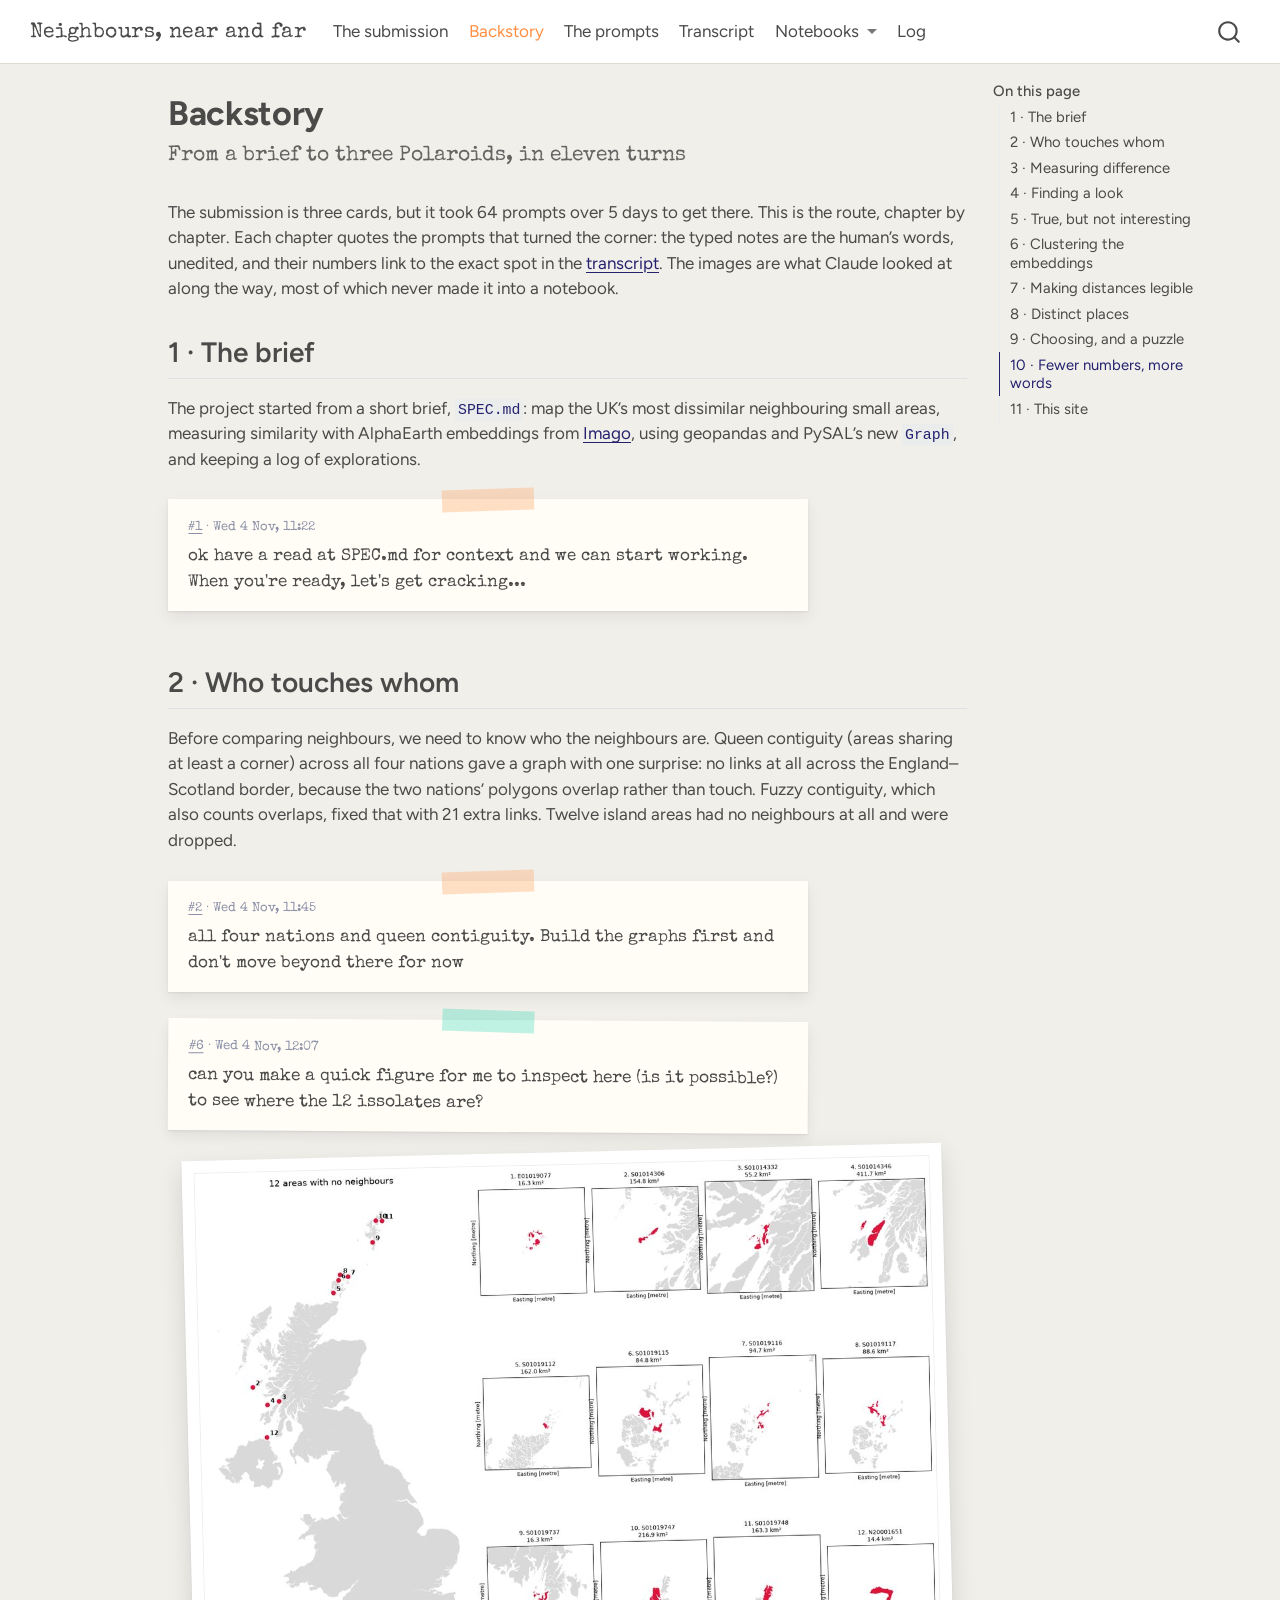
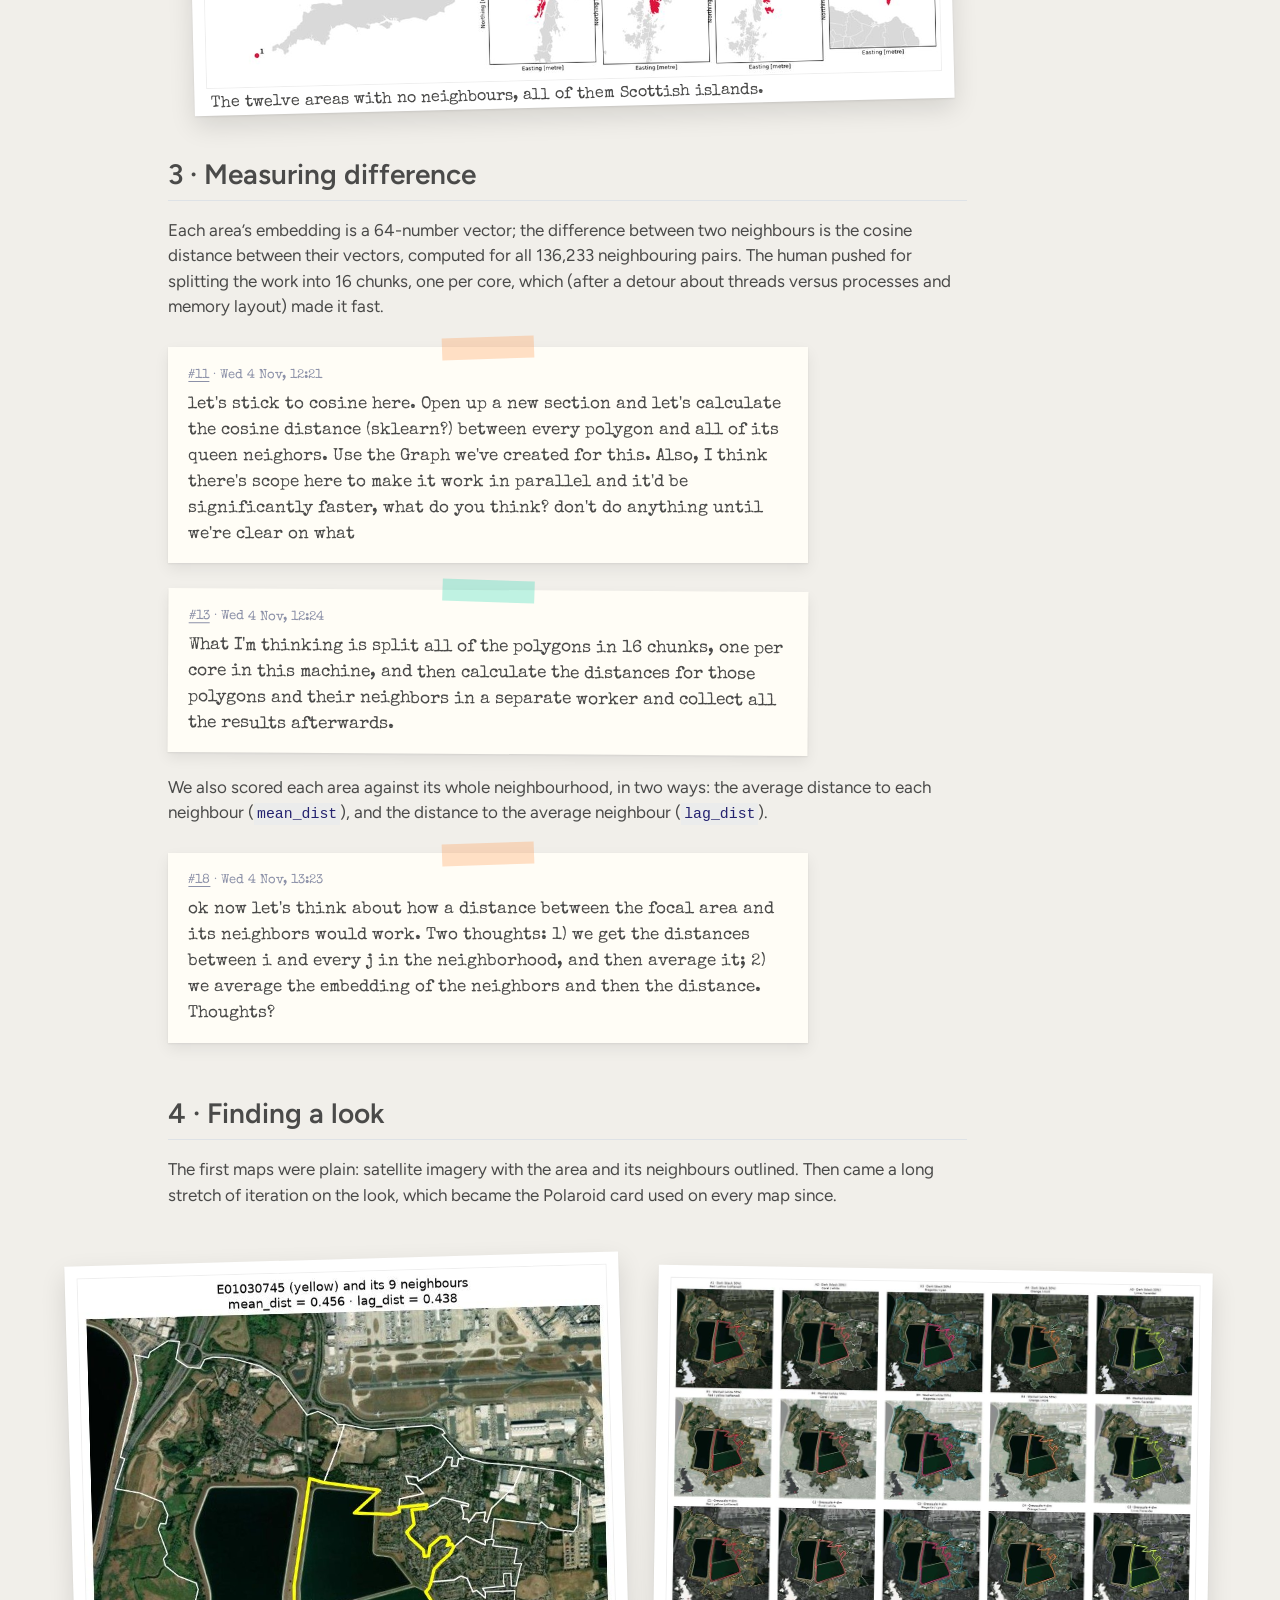
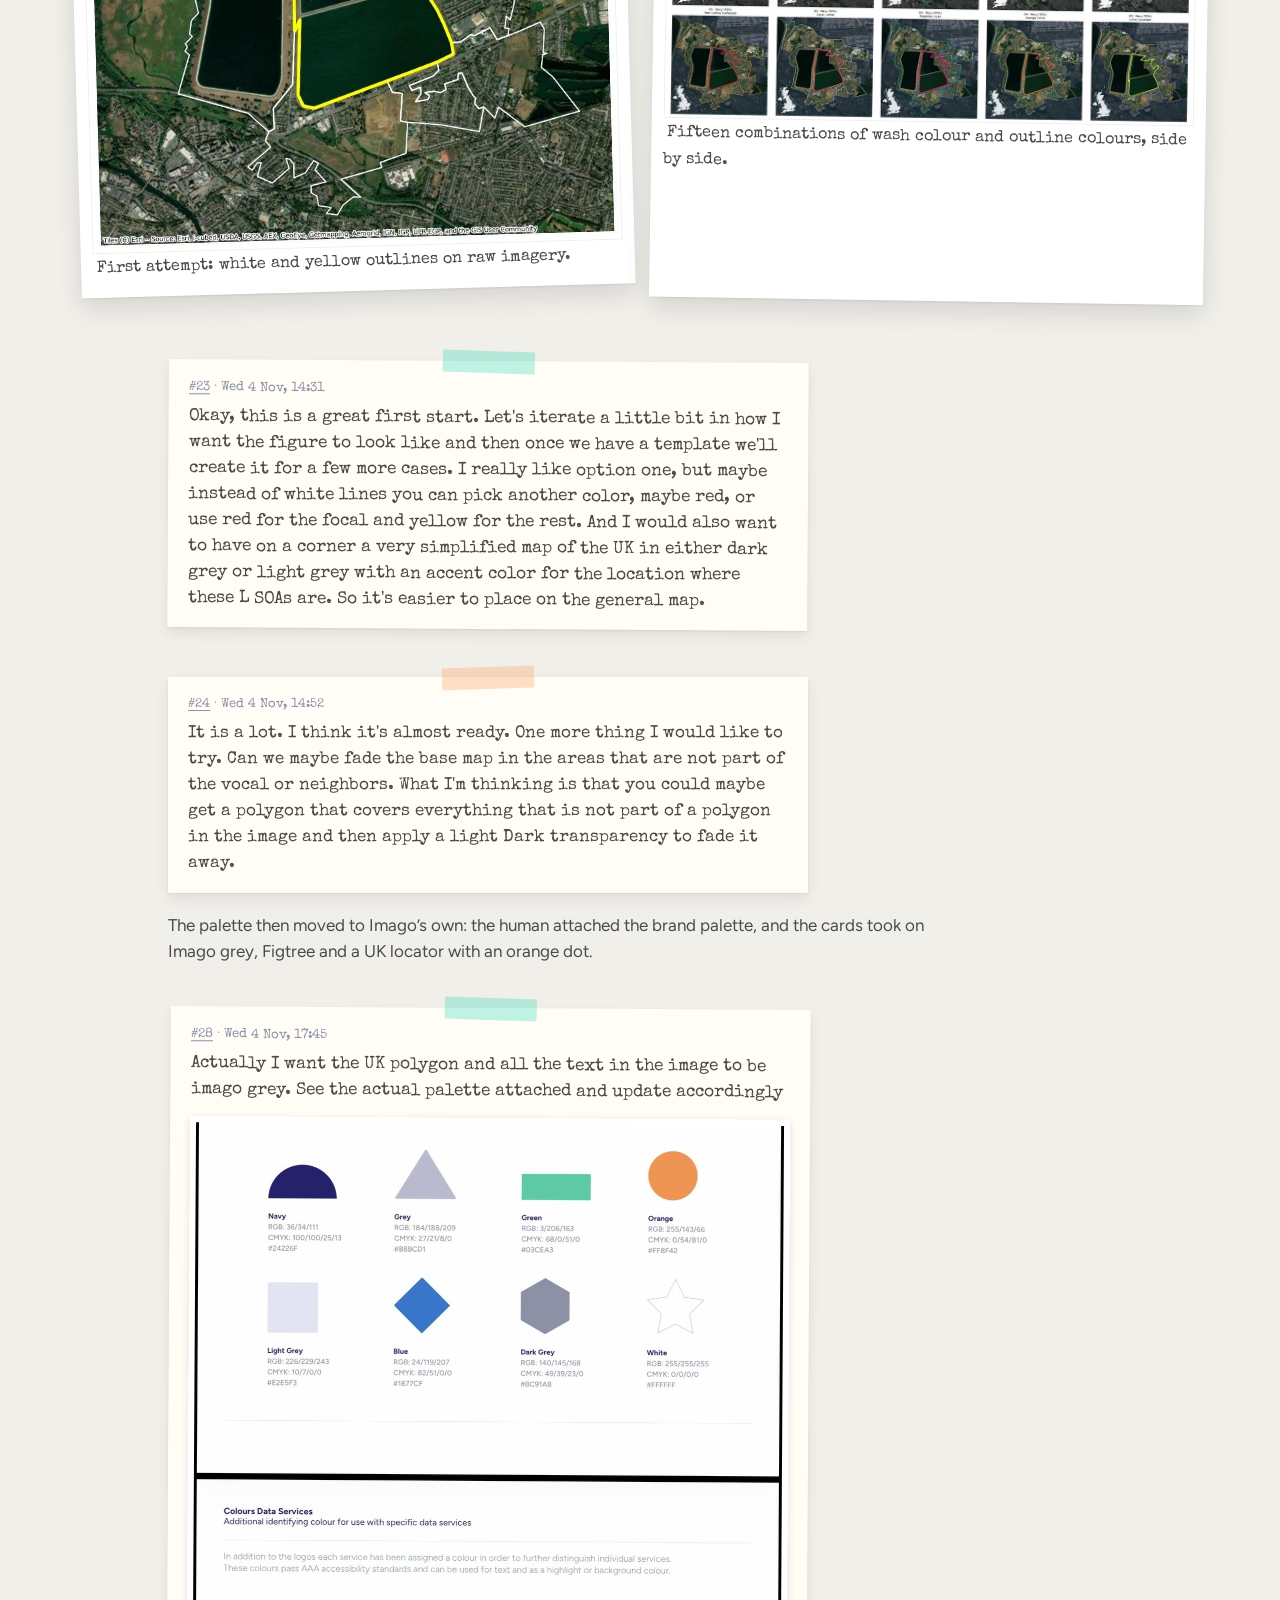
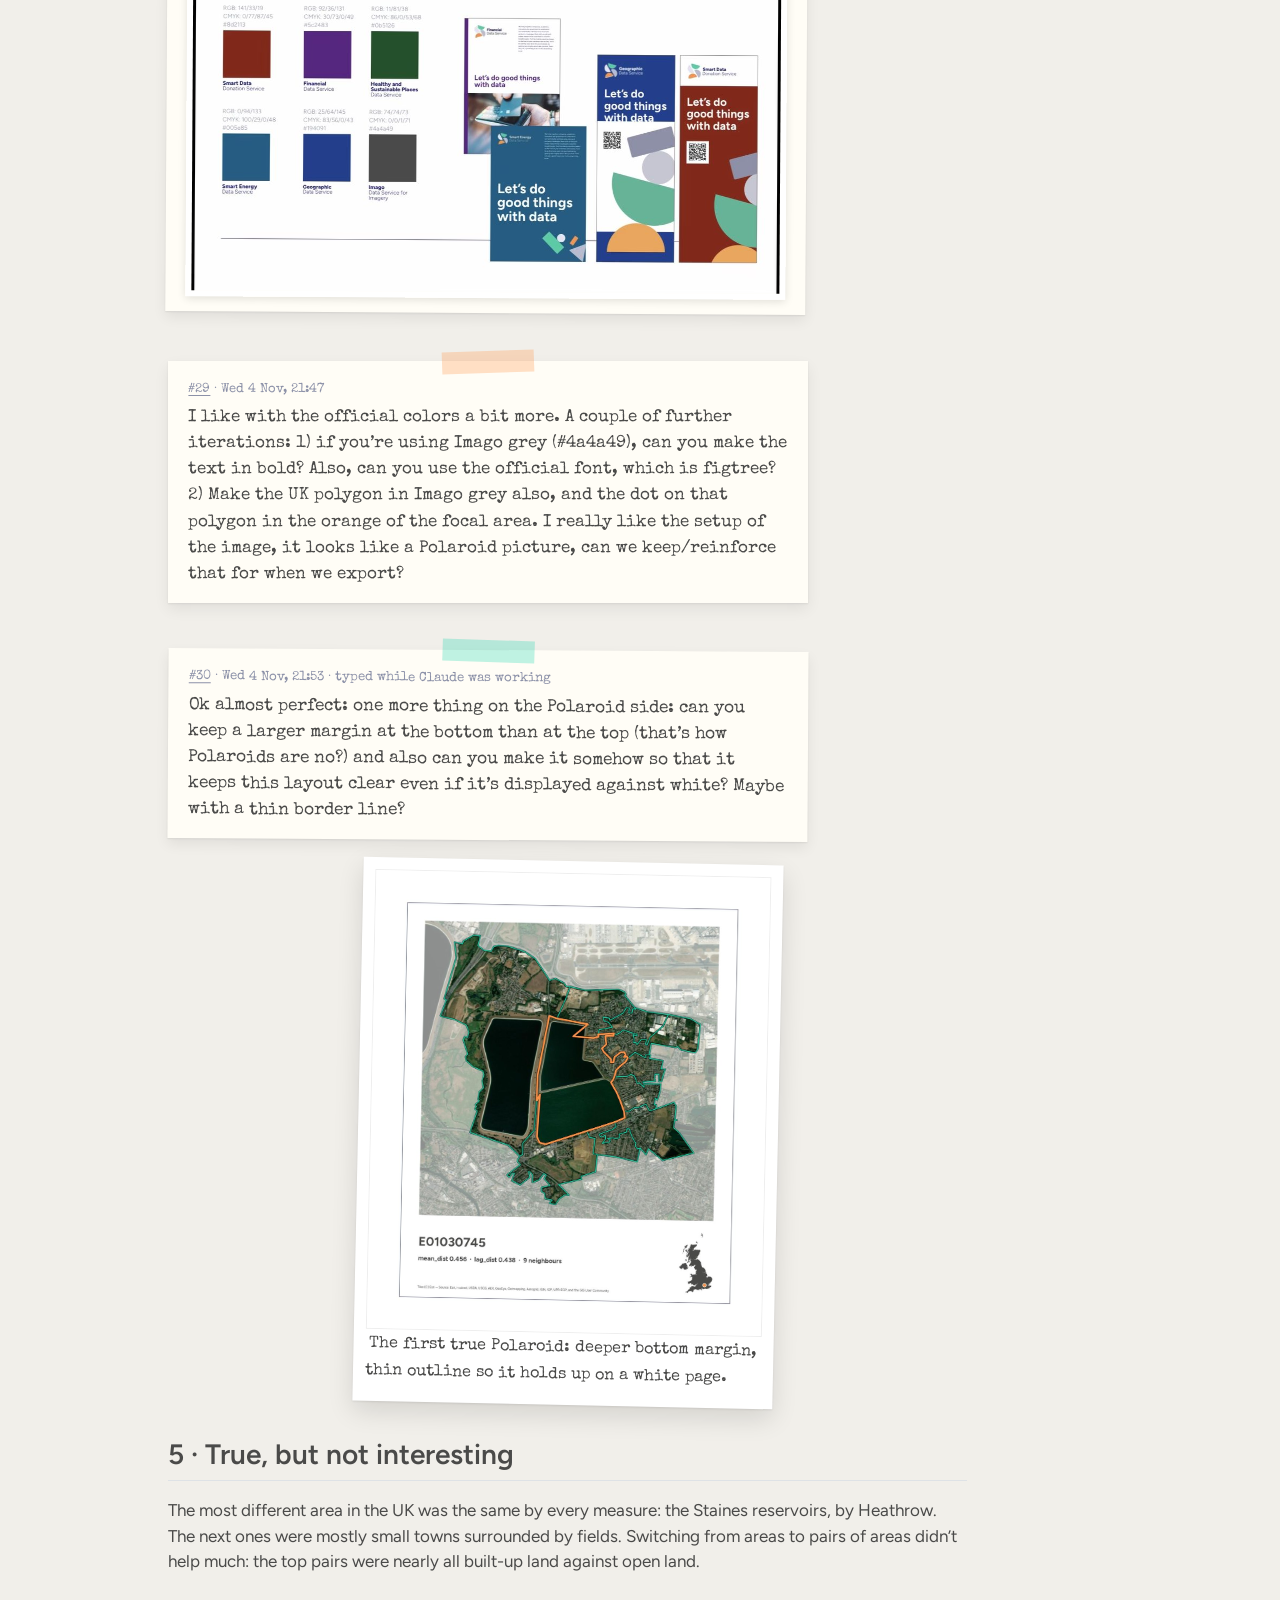
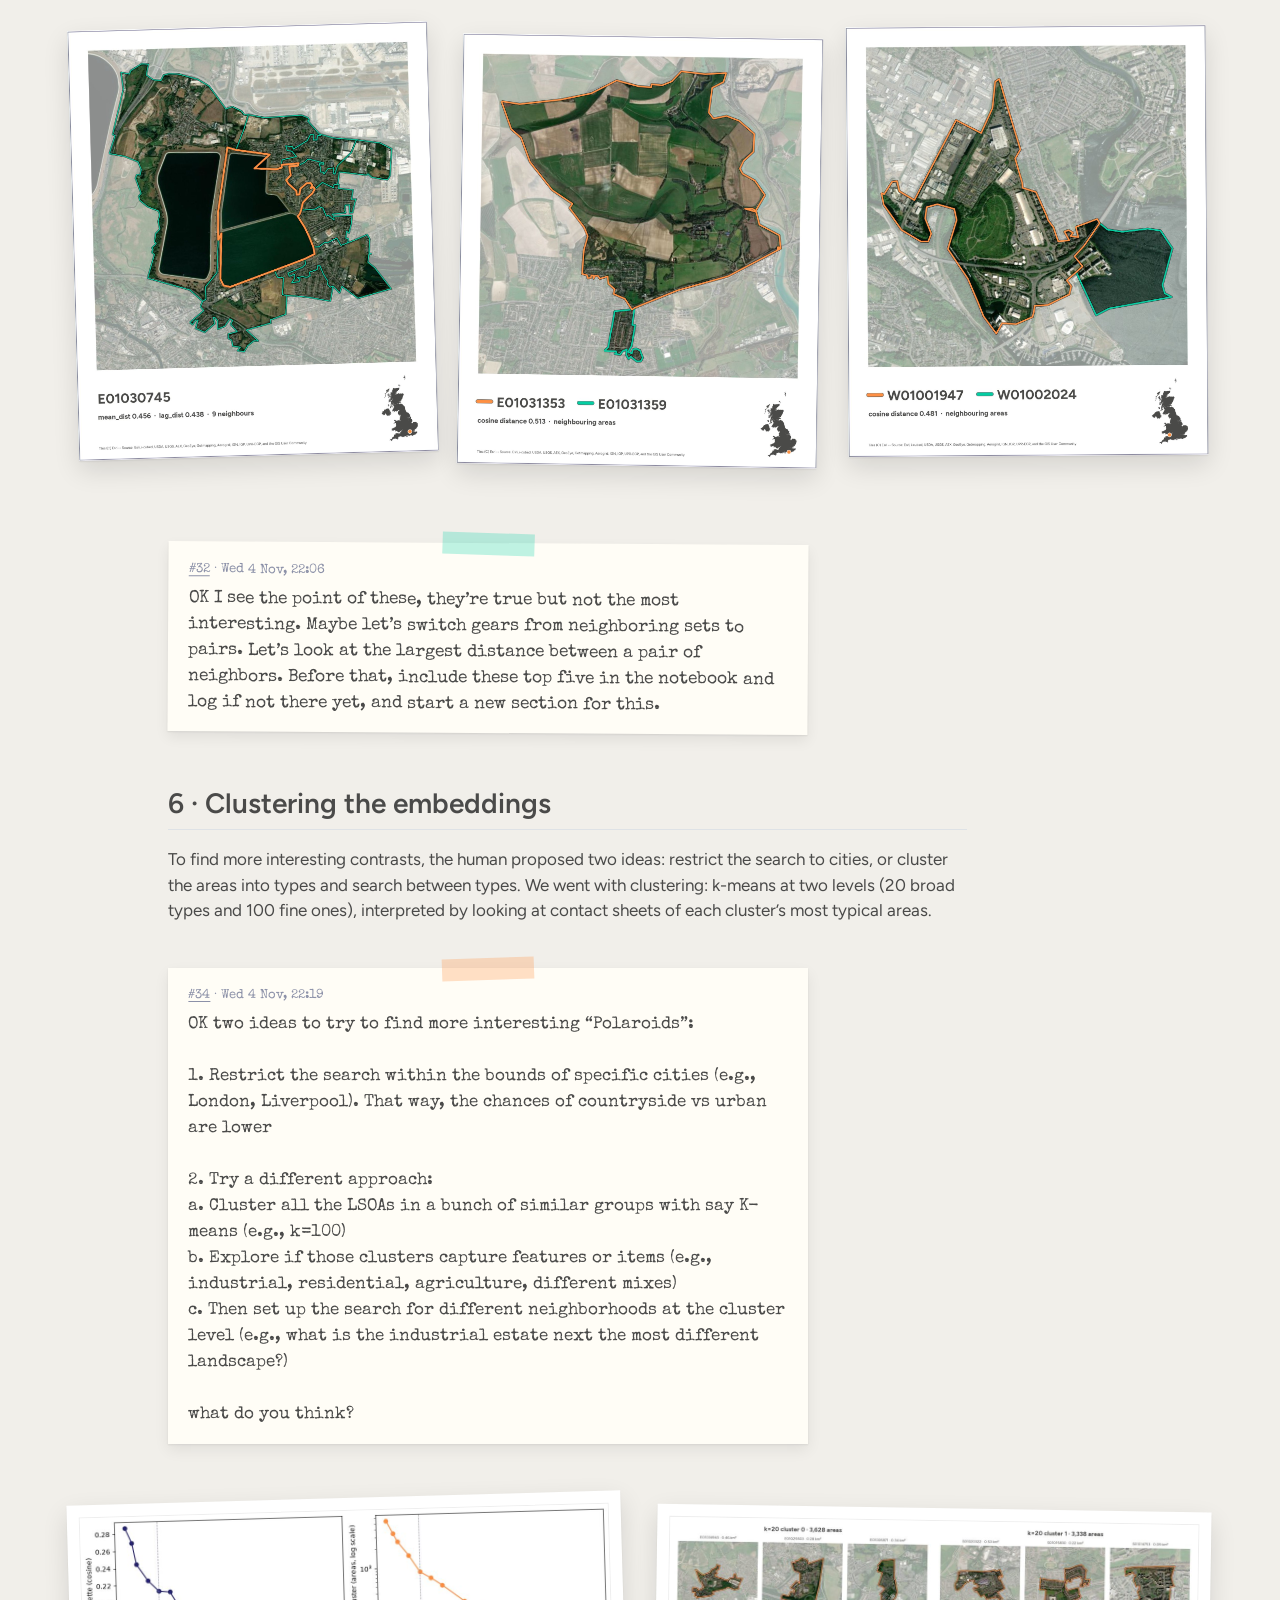
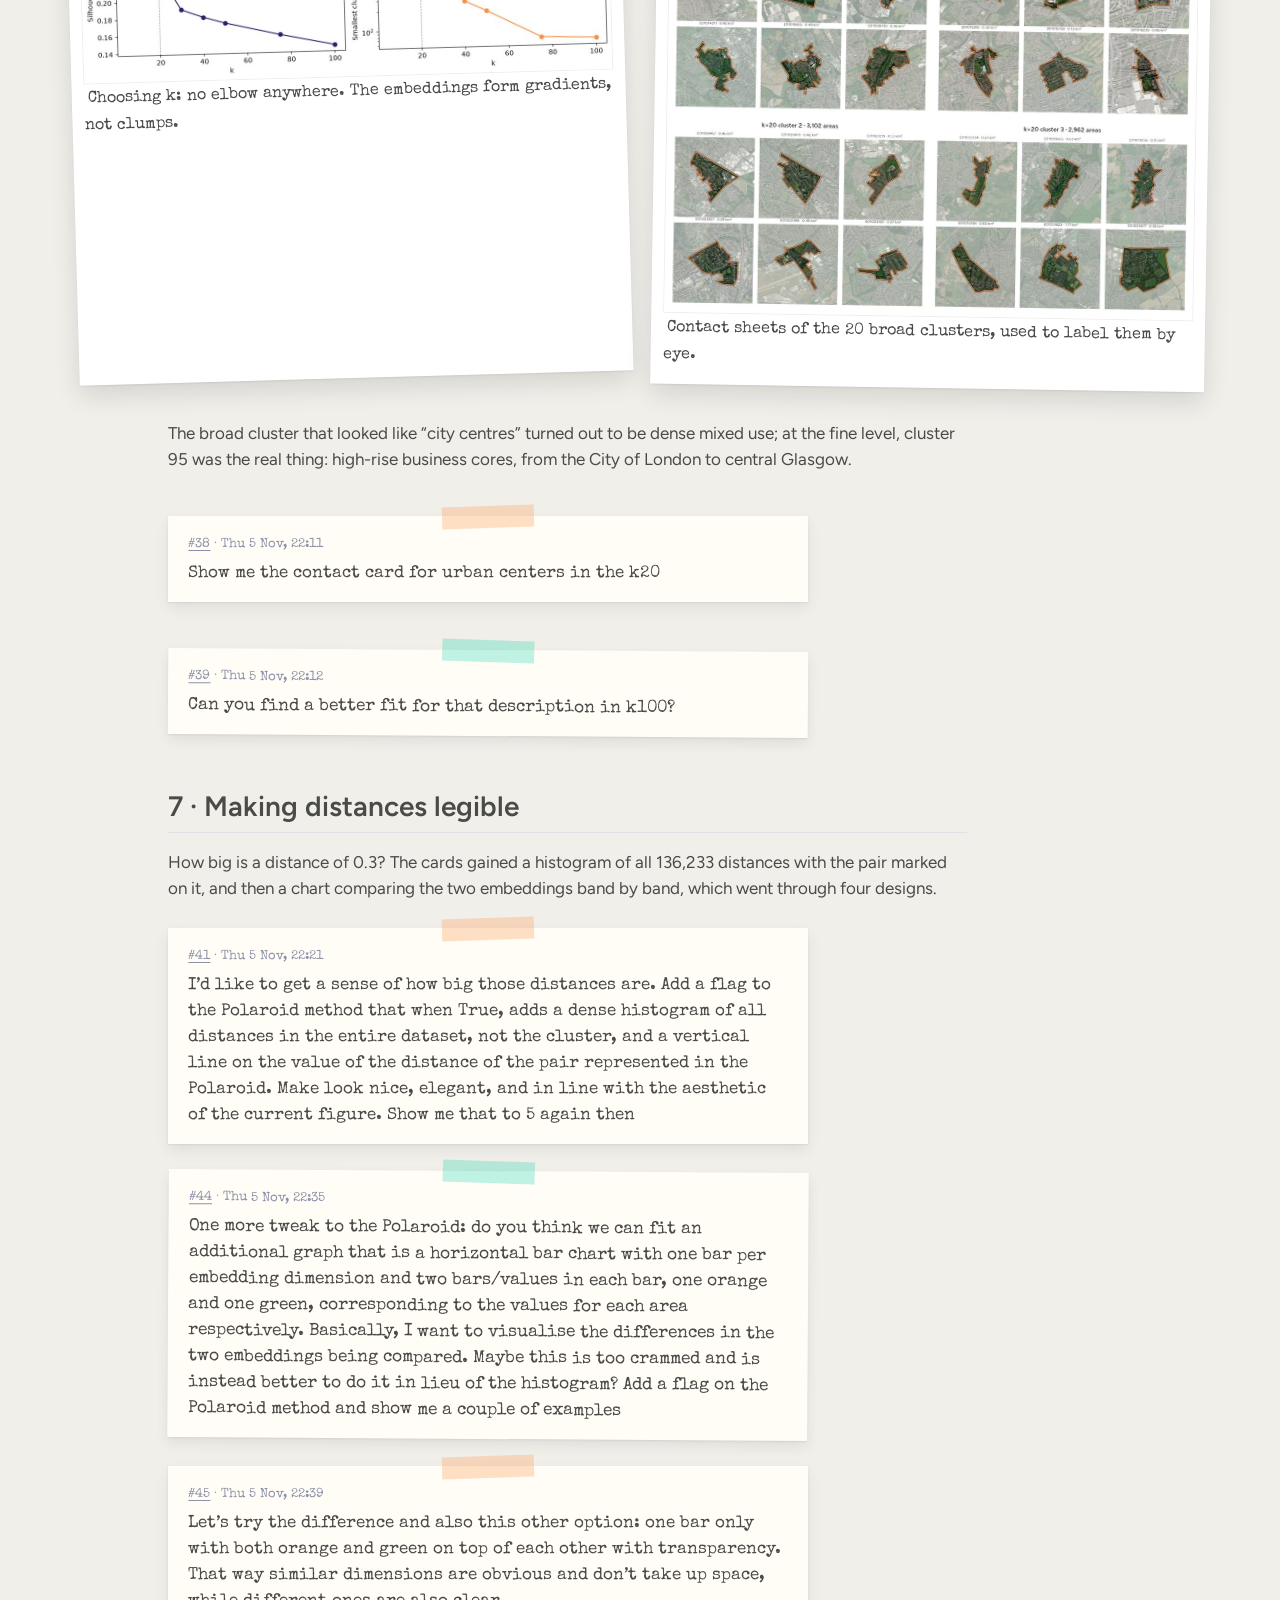
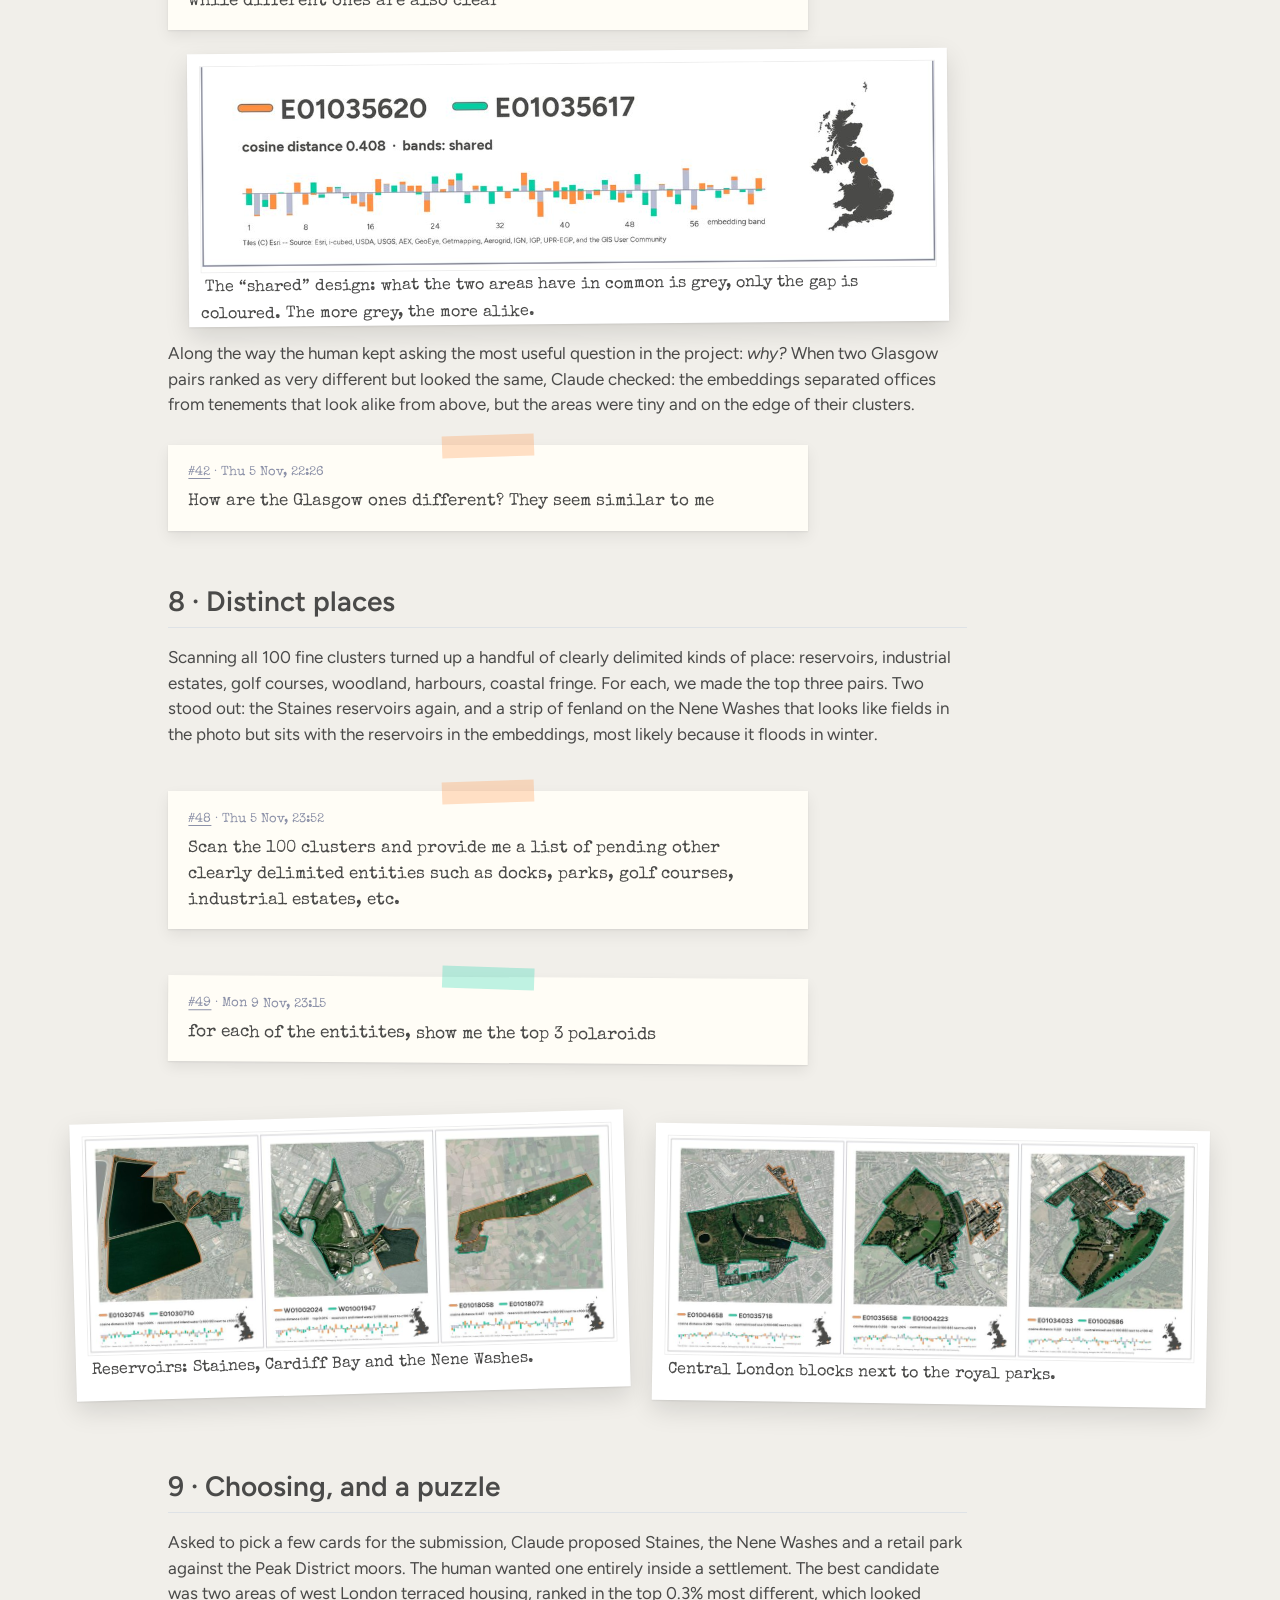
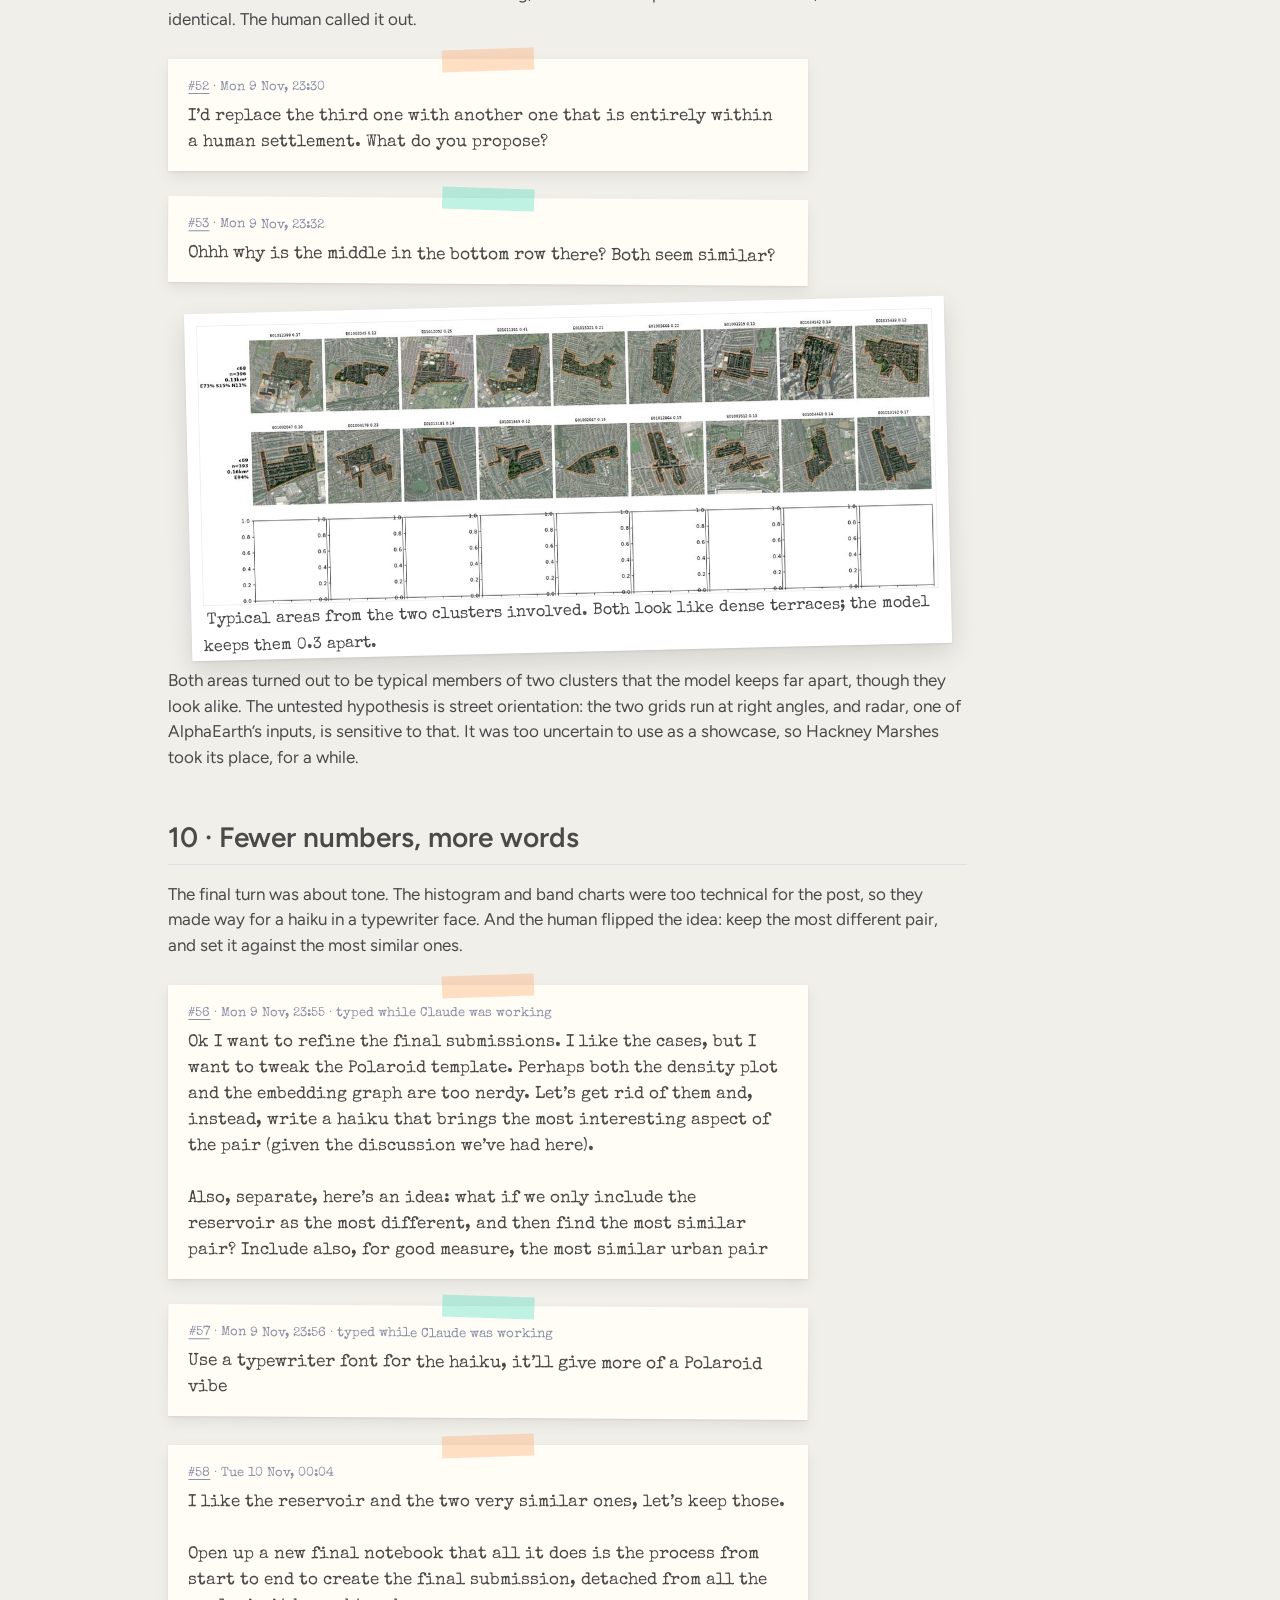
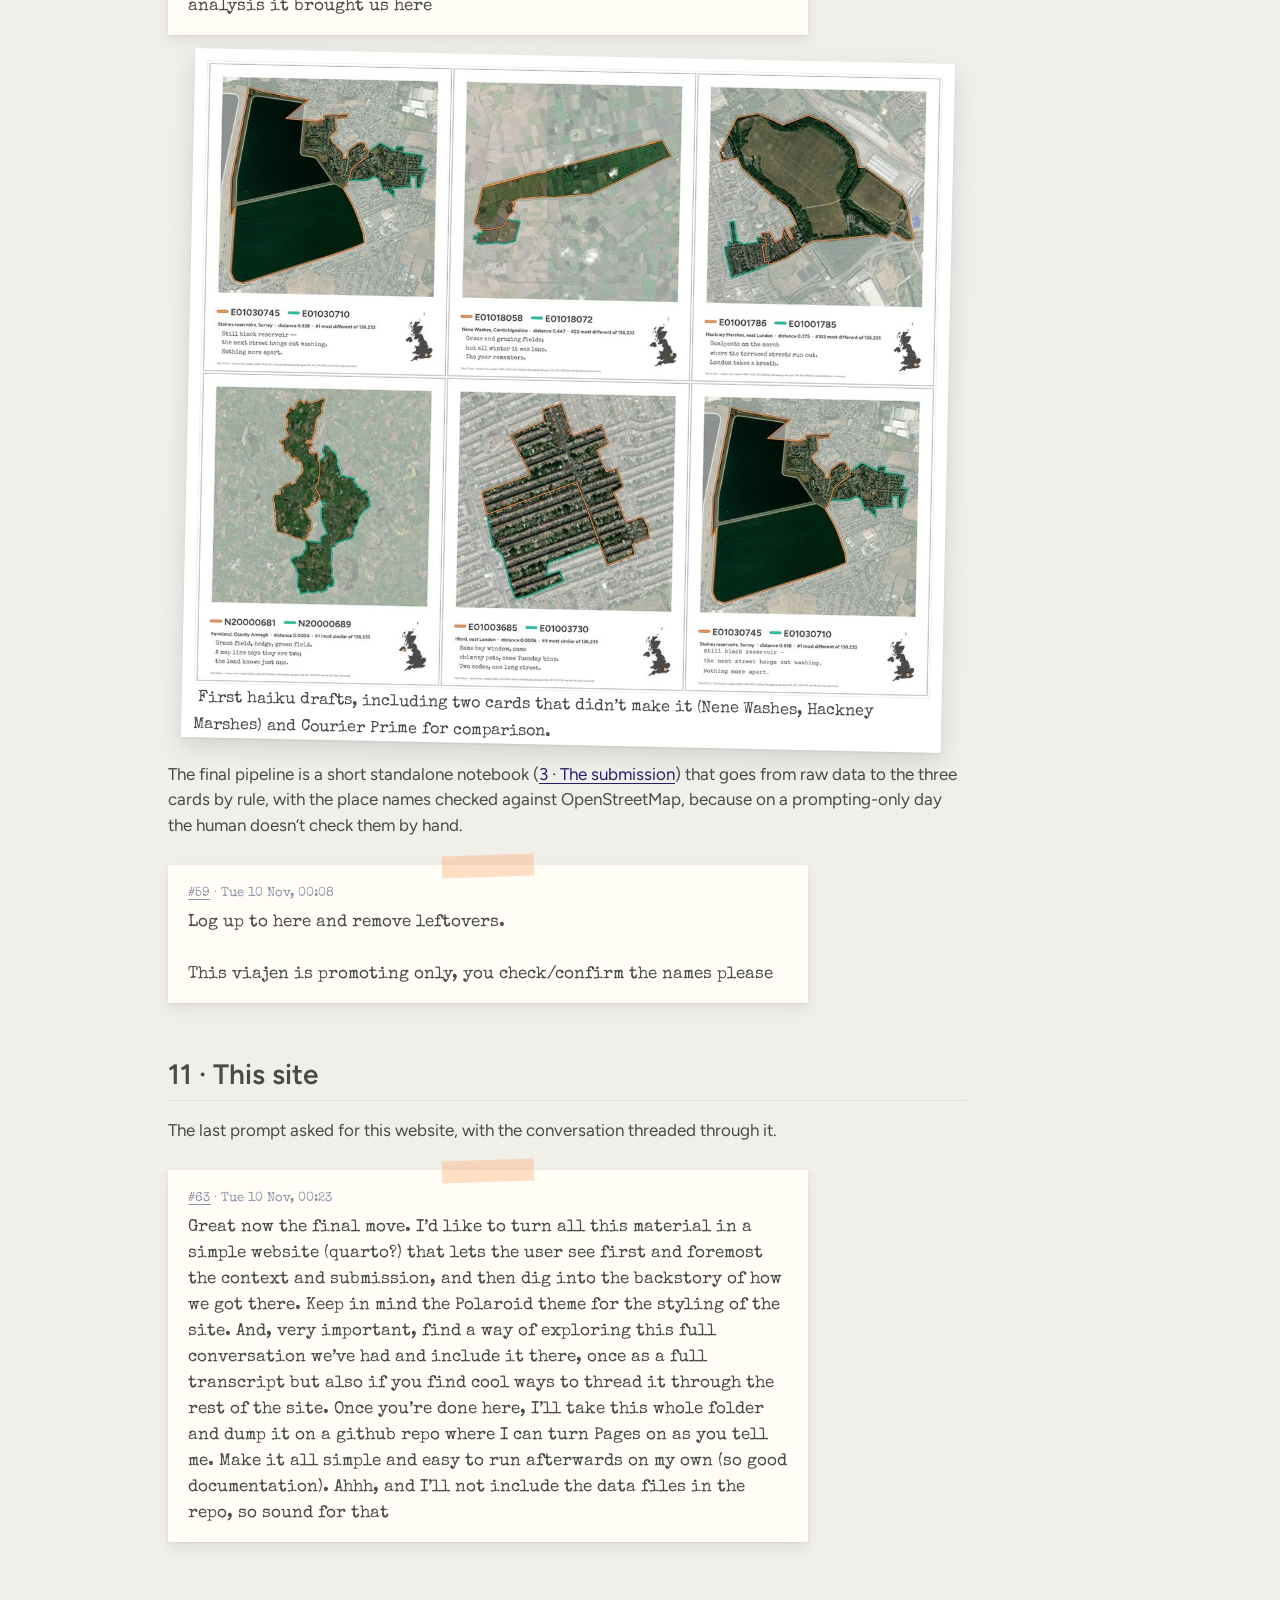
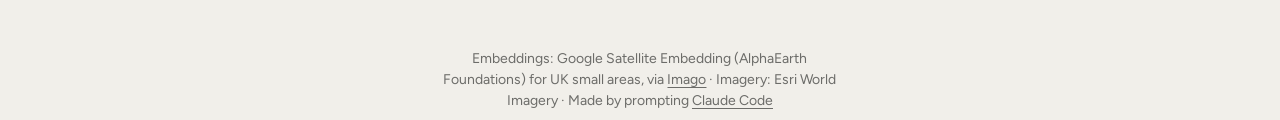
==== docs/backstory.html @ 033afcd6 "#30DayMapChallenge day 10: neighbours, near and far Analysis notebooks, submission cards and the Qua" ====
<!DOCTYPE html>
<html xmlns="http://www.w3.org/1999/xhtml" lang="en" xml:lang="en"><head>

<meta charset="utf-8">
<meta name="generator" content="quarto-1.10.19">

<meta name="viewport" content="width=device-width, initial-scale=1.0, user-scalable=yes">


<title>Backstory – Neighbours, near and far</title>
<style>
/* Default styles provided by pandoc.
** See https://pandoc.org/MANUAL.html#variables-for-html for config info.
*/
span.smallcaps{font-variant: small-caps;}
div.columns{display: flex; gap: 1.5em;}
div.column{flex: auto;}
@media screen {
div.columns{gap: min(4vw, 1.5em);}
div.column{overflow-x: auto;}
}
div.hanging-indent{margin-left: 1.5em; text-indent: -1.5em;}
ul.task-list{list-style: none;}
ul.task-list li input[type="checkbox"] {
  width: 0.8em;
  margin: 0 0.8em 0.2em -1em; /* quarto-specific, see https://github.com/quarto-dev/quarto-cli/issues/4556 */ 
  vertical-align: middle;
}
</style>


<script src="site_libs/quarto-nav/quarto-nav.js"></script>
<script src="site_libs/quarto-nav/headroom.min.js"></script>
<script src="site_libs/clipboard/clipboard.min.js"></script>
<script src="site_libs/quarto-search/autocomplete.umd.js"></script>
<script src="site_libs/quarto-search/fuse.min.js"></script>
<script src="site_libs/quarto-search/quarto-search.js"></script>
<meta name="quarto:offset" content="./">
<script src="site_libs/quarto-html/quarto.js" type="module"></script>
<script src="site_libs/quarto-html/tabsets/tabsets.js" type="module"></script>
<script src="site_libs/quarto-html/popper.min.js"></script>
<script src="site_libs/quarto-html/tippy.umd.min.js"></script>
<script src="site_libs/quarto-html/anchor.min.js"></script>
<link href="site_libs/quarto-html/tippy.css" rel="stylesheet">
<link href="site_libs/quarto-html/quarto-syntax-highlighting-bf27225e3a48a9273f3daa8f8e829971.css" rel="stylesheet" id="quarto-text-highlighting-styles">
<script src="site_libs/bootstrap/bootstrap.min.js"></script>
<link href="site_libs/bootstrap/bootstrap-icons.css" rel="stylesheet">
<link href="site_libs/bootstrap/bootstrap-e9eb24fceedb79b45376debb377e4539.min.css" rel="stylesheet" append-hash="true" id="quarto-bootstrap" data-mode="light">
<script id="quarto-search-options" type="application/json">{
  "location": "navbar",
  "copy-button": false,
  "collapse-after": 3,
  "panel-placement": "end",
  "type": "overlay",
  "limit": 50,
  "keyboard-shortcut": [
    "f",
    "/",
    "s"
  ],
  "show-item-context": false,
  "language": {
    "search-no-results-text": "No results",
    "search-matching-documents-text": "matching documents",
    "search-copy-link-title": "Copy link to search",
    "search-hide-matches-text": "Hide additional matches",
    "search-more-match-text": "more match in this document",
    "search-more-matches-text": "more matches in this document",
    "search-clear-button-title": "Clear",
    "search-text-placeholder": "",
    "search-detached-cancel-button-title": "Cancel",
    "search-submit-button-title": "Submit",
    "search-label": "Search"
  }
}</script>
<style>html{ scroll-behavior: smooth; }</style>


</head>

<body class="nav-fixed quarto-light">

<div id="quarto-search-results"></div>
  <header id="quarto-header" class="headroom fixed-top">
    <nav class="navbar navbar-expand-lg " data-bs-theme="dark">
      <div class="navbar-container container-fluid">
      <div class="navbar-brand-container mx-auto">
    <a class="navbar-brand" href="./index.html">
    <span class="navbar-title">Neighbours, near and far</span>
    </a>
  </div>
            <div id="quarto-search" class="" title="Search"></div>
          <button class="navbar-toggler" type="button" data-bs-toggle="collapse" data-bs-target="#navbarCollapse" aria-controls="navbarCollapse" role="menu" aria-expanded="false" aria-label="Toggle navigation" onclick="if (window.quartoToggleHeadroom) { window.quartoToggleHeadroom(); }">
  <span class="navbar-toggler-icon"></span>
</button>
          <div class="collapse navbar-collapse" id="navbarCollapse">
            <ul class="navbar-nav navbar-nav-scroll me-auto">
  <li class="nav-item">
    <a class="nav-link" href="./index.html"> 
<span class="menu-text">The submission</span></a>
  </li>  
  <li class="nav-item">
    <a class="nav-link active" href="./backstory.html" aria-current="page"> 
<span class="menu-text">Backstory</span></a>
  </li>  
  <li class="nav-item">
    <a class="nav-link" href="./prompts.html"> 
<span class="menu-text">The prompts</span></a>
  </li>  
  <li class="nav-item">
    <a class="nav-link" href="./transcript.html"> 
<span class="menu-text">Transcript</span></a>
  </li>  
  <li class="nav-item dropdown ">
    <a class="nav-link dropdown-toggle" href="#" id="nav-menu-notebooks" role="link" data-bs-toggle="dropdown" aria-expanded="false">
 <span class="menu-text">Notebooks</span>
    </a>
    <ul class="dropdown-menu" aria-labelledby="nav-menu-notebooks">    
        <li>
    <a class="dropdown-item" href="./notebooks.html">
 <span class="dropdown-text">About the notebooks</span></a>
  </li>  
        <li>
    <a class="dropdown-item" href="./gdsl30dmc.html">
 <span class="dropdown-text">1 · Neighbours and distances</span></a>
  </li>  
        <li>
    <a class="dropdown-item" href="./gdsl30dmc_clusters.html">
 <span class="dropdown-text">2 · Clusters and entities</span></a>
  </li>  
        <li>
    <a class="dropdown-item" href="./gdsl30dmc_submission.html">
 <span class="dropdown-text">3 · The submission, end to end</span></a>
  </li>  
    </ul>
  </li>
  <li class="nav-item">
    <a class="nav-link" href="./log.html"> 
<span class="menu-text">Log</span></a>
  </li>  
</ul>
          </div> <!-- /navcollapse -->
            <div class="quarto-navbar-tools">
</div>
      </div> <!-- /container-fluid -->
    </nav>
</header>
<!-- content -->
<div id="quarto-content" class="quarto-container page-columns page-rows-contents page-layout-article page-navbar">
<!-- sidebar -->
<!-- margin-sidebar -->
    <div id="quarto-margin-sidebar" class="sidebar margin-sidebar">
        <nav id="TOC" role="doc-toc" class="toc-active">
    <h2 id="toc-title">On this page</h2>
   
  <ul class="collapse">
  <li><a href="#the-brief" id="toc-the-brief" class="nav-link active" data-scroll-target="#the-brief">1 · The brief</a></li>
  <li><a href="#who-touches-whom" id="toc-who-touches-whom" class="nav-link" data-scroll-target="#who-touches-whom">2 · Who touches whom</a></li>
  <li><a href="#measuring-difference" id="toc-measuring-difference" class="nav-link" data-scroll-target="#measuring-difference">3 · Measuring difference</a></li>
  <li><a href="#finding-a-look" id="toc-finding-a-look" class="nav-link" data-scroll-target="#finding-a-look">4 · Finding a look</a></li>
  <li><a href="#true-but-not-interesting" id="toc-true-but-not-interesting" class="nav-link" data-scroll-target="#true-but-not-interesting">5 · True, but not interesting</a></li>
  <li><a href="#clustering-the-embeddings" id="toc-clustering-the-embeddings" class="nav-link" data-scroll-target="#clustering-the-embeddings">6 · Clustering the embeddings</a></li>
  <li><a href="#making-distances-legible" id="toc-making-distances-legible" class="nav-link" data-scroll-target="#making-distances-legible">7 · Making distances legible</a></li>
  <li><a href="#distinct-places" id="toc-distinct-places" class="nav-link" data-scroll-target="#distinct-places">8 · Distinct places</a></li>
  <li><a href="#choosing-and-a-puzzle" id="toc-choosing-and-a-puzzle" class="nav-link" data-scroll-target="#choosing-and-a-puzzle">9 · Choosing, and a puzzle</a></li>
  <li><a href="#fewer-numbers-more-words" id="toc-fewer-numbers-more-words" class="nav-link" data-scroll-target="#fewer-numbers-more-words">10 · Fewer numbers, more words</a></li>
  <li><a href="#this-site" id="toc-this-site" class="nav-link" data-scroll-target="#this-site">11 · This site</a></li>
  </ul>
</nav>
    </div>
<!-- main -->
<main class="content page-columns page-full" id="quarto-document-content">

<header id="title-block-header" class="quarto-title-block default">
<div class="quarto-title">
<h1 class="title">Backstory</h1>
<p class="subtitle lead">From a brief to three Polaroids, in eleven turns</p>
</div>



<div class="quarto-title-meta">

    
  
    
  </div>
  


</header>


<p>The submission is three cards, but it took 64 prompts over 5 days to get there. This is the route, chapter by chapter. Each chapter quotes the prompts that turned the corner: the typed notes are the human’s words, unedited, and their numbers link to the exact spot in the <a href="./transcript.html">transcript</a>. The images are what Claude looked at along the way, most of which never made it into a notebook.</p>
<section id="the-brief" class="level2">
<h2 class="anchored" data-anchor-id="the-brief">1 · The brief</h2>
<p>The project started from a short brief, <code>SPEC.md</code>: map the UK’s most dissimilar neighbouring small areas, measuring similarity with AlphaEarth embeddings from <a href="https://data.imago.ac.uk/datasets/google-satellite-embedding-v1-small-areas-2017-2024">Imago</a>, using geopandas and PySAL’s new <code>Graph</code>, and keeping a log of explorations.</p>
<div class="note prompt"><div class="note-meta"><a href="transcript.html#p-1">#1</a> · Wed 4 Nov, 11:22</div><div class="note-text">ok have a read at SPEC.md for context and we can start working. When you're ready, let's get cracking...</div></div>
</section>
<section id="who-touches-whom" class="level2">
<h2 class="anchored" data-anchor-id="who-touches-whom">2 · Who touches whom</h2>
<p>Before comparing neighbours, we need to know who the neighbours are. Queen contiguity (areas sharing at least a corner) across all four nations gave a graph with one surprise: no links at all across the England–Scotland border, because the two nations’ polygons overlap rather than touch. Fuzzy contiguity, which also counts overlaps, fixed that with 21 extra links. Twelve island areas had no neighbours at all and were dropped.</p>
<div class="note prompt"><div class="note-meta"><a href="transcript.html#p-2">#2</a> · Wed 4 Nov, 11:45</div><div class="note-text">all four nations and queen contiguity. Build the graphs first and don't move beyond there for now</div></div>
<div class="note prompt"><div class="note-meta"><a href="transcript.html#p-6">#6</a> · Wed 4 Nov, 12:07</div><div class="note-text">can you make a quick figure for me to inspect here (is it possible?) to see where the 12 issolates are?</div></div>
<div class="polaroid tilt-l">
<p><img src="conversation/img/001.jpg" class="img-fluid"> <span class="caption">The twelve areas with no neighbours, all of them Scottish islands.</span></p>
</div>
</section>
<section id="measuring-difference" class="level2">
<h2 class="anchored" data-anchor-id="measuring-difference">3 · Measuring difference</h2>
<p>Each area’s embedding is a 64-number vector; the difference between two neighbours is the cosine distance between their vectors, computed for all 136,233 neighbouring pairs. The human pushed for splitting the work into 16 chunks, one per core, which (after a detour about threads versus processes and memory layout) made it fast.</p>
<div class="note prompt"><div class="note-meta"><a href="transcript.html#p-11">#11</a> · Wed 4 Nov, 12:21</div><div class="note-text">let's stick to cosine here. Open up a new section and let's calculate the cosine distance (sklearn?) between every polygon and all of its queen neighors. Use the Graph we've created for this. Also, I think there's scope here to make it work in parallel and it'd be significantly faster, what do you think? don't do anything until we're clear on what</div></div>
<div class="note prompt"><div class="note-meta"><a href="transcript.html#p-13">#13</a> · Wed 4 Nov, 12:24</div><div class="note-text">What I'm thinking is split all of the polygons in 16 chunks, one per core in this machine, and then calculate the distances for those polygons and their neighbors in a separate worker and collect all the results afterwards.</div></div>
<p>We also scored each area against its whole neighbourhood, in two ways: the average distance to each neighbour (<code>mean_dist</code>), and the distance to the average neighbour (<code>lag_dist</code>).</p>
<div class="note prompt"><div class="note-meta"><a href="transcript.html#p-18">#18</a> · Wed 4 Nov, 13:23</div><div class="note-text">ok now let's think about how a distance between the focal area and its neighbors would work. Two thoughts: 1) we get the distances between i and every j in the neighborhood, and then average it; 2) we average the embedding of the neighbors and then the distance. Thoughts?</div></div>
</section>
<section id="finding-a-look" class="level2 page-columns page-full">
<h2 class="anchored" data-anchor-id="finding-a-look">4 · Finding a look</h2>
<p>The first maps were plain: satellite imagery with the area and its neighbours outlined. Then came a long stretch of iteration on the look, which became the Polaroid card used on every map since.</p>
<div class="prints wide column-page">
<div class="polaroid">
<p><img src="conversation/img/007.jpg" class="img-fluid"> <span class="caption">First attempt: white and yellow outlines on raw imagery.</span></p>
</div>
<div class="polaroid">
<p><img src="conversation/img/015.jpg" class="img-fluid"> <span class="caption">Fifteen combinations of wash colour and outline colours, side by side.</span></p>
</div>
</div>
<div class="note prompt"><div class="note-meta"><a href="transcript.html#p-23">#23</a> · Wed 4 Nov, 14:31</div><div class="note-text">Okay, this is a great first start. Let's iterate a little bit in how I want the figure to look like and then once we have a template we'll create it for a few more cases. I really like option one, but maybe instead of white lines you can pick another color, maybe red, or use red for the focal and yellow for the rest. And I would also want to have on a corner a very simplified map of the UK in either dark grey or light grey with an accent color for the location where these L SOAs are. So it's easier to place on the general map.</div></div>
<div class="note prompt"><div class="note-meta"><a href="transcript.html#p-24">#24</a> · Wed 4 Nov, 14:52</div><div class="note-text">It is a lot. I think it's almost ready. One more thing I would like to try. Can we maybe fade the base map in the areas that are not part of the vocal or neighbors. What I'm thinking is that you could maybe get a polygon that covers everything that is not part of a polygon in the image and then apply a light Dark transparency to fade it away.</div></div>
<p>The palette then moved to Imago’s own: the human attached the brand palette, and the cards took on Imago grey, Figtree and a UK locator with an orange dot.</p>
<div class="note prompt"><div class="note-meta"><a href="transcript.html#p-28">#28</a> · Wed 4 Nov, 17:45</div><div class="note-text">Actually I want the UK polygon and all the text in the image to be imago grey. See the actual palette attached and update accordingly</div><img src="conversation/img/019.jpg" alt="Image attached to prompt 28" loading="lazy"></div>
<div class="note prompt"><div class="note-meta"><a href="transcript.html#p-29">#29</a> · Wed 4 Nov, 21:47</div><div class="note-text">I like with the official colors a bit more. A couple of further iterations: 1) if you’re using Imago grey (#4a4a49), can you make the text in bold? Also, can you use the official font, which is figtree? 2) Make the UK polygon in Imago grey also, and the dot on that polygon in the orange of the focal area. I really like the setup of the image, it looks like a Polaroid picture, can we keep/reinforce that for when we export?</div></div>
<div class="note prompt"><div class="note-meta"><a href="transcript.html#p-30">#30</a> · Wed 4 Nov, 21:53 · typed while Claude was working</div><div class="note-text">Ok almost perfect: one more thing on the Polaroid side: can you keep a larger margin at the bottom than at the top (that’s how Polaroids are no?) and also can you make it somehow so that it keeps this layout clear even if it’s displayed against white? Maybe with a thin border line?</div></div>
<div class="polaroid tilt-r" style="max-width:420px">
<p><img src="conversation/img/023.jpg" class="img-fluid"> <span class="caption">The first true Polaroid: deeper bottom margin, thin outline so it holds up on a white page.</span></p>
</div>
</section>
<section id="true-but-not-interesting" class="level2 page-columns page-full">
<h2 class="anchored" data-anchor-id="true-but-not-interesting">5 · True, but not interesting</h2>
<p>The most different area in the UK was the same by every measure: the Staines reservoirs, by Heathrow. The next ones were mostly small towns surrounded by fields. Switching from areas to pairs of areas didn’t help much: the top pairs were nearly all built-up land against open land.</p>
<div class="prints column-page">
<p><a href="images/E01030745.jpg"><img src="images/E01030745.jpg" class="print img-fluid"></a></p>
<p><a href="images/pair_E01031353_E01031359.jpg"><img src="images/pair_E01031353_E01031359.jpg" class="print img-fluid"></a></p>
<p><a href="images/pair_W01001947_W01002024.jpg"><img src="images/pair_W01001947_W01002024.jpg" class="print img-fluid"></a></p>
</div>
<div class="note prompt"><div class="note-meta"><a href="transcript.html#p-32">#32</a> · Wed 4 Nov, 22:06</div><div class="note-text">OK I see the point of these, they’re true but not the most interesting. Maybe let’s switch gears from neighboring sets to pairs. Let’s look at the largest distance between a pair of neighbors. Before that, include these top five in the notebook and log if not there yet, and start a new section for this.</div></div>
</section>
<section id="clustering-the-embeddings" class="level2 page-columns page-full">
<h2 class="anchored" data-anchor-id="clustering-the-embeddings">6 · Clustering the embeddings</h2>
<p>To find more interesting contrasts, the human proposed two ideas: restrict the search to cities, or cluster the areas into types and search between types. We went with clustering: k-means at two levels (20 broad types and 100 fine ones), interpreted by looking at contact sheets of each cluster’s most typical areas.</p>
<div class="note prompt"><div class="note-meta"><a href="transcript.html#p-34">#34</a> · Wed 4 Nov, 22:19</div><div class="note-text">OK two ideas to try to find more interesting “Polaroids”:<br><br>1. Restrict the search within the bounds of specific cities (e.g., London, Liverpool). That way, the chances of countryside vs urban are lower<br><br>2. Try a different approach:<br>   a. Cluster all the LSOAs in a bunch of similar groups with say K-means (e.g., k=100)<br>    b. Explore if those clusters capture features or items (e.g., industrial, residential, agriculture, different mixes)<br>    c. Then set up the search for different neighborhoods at the cluster level (e.g., what is the industrial estate next the most different landscape?)<br><br>what do you think?</div></div>
<div class="prints wide column-page">
<div class="polaroid">
<p><img src="conversation/img/026.jpg" class="img-fluid"> <span class="caption">Choosing k: no elbow anywhere. The embeddings form gradients, not clumps.</span></p>
</div>
<div class="polaroid">
<p><img src="conversation/img/027.jpg" class="img-fluid"> <span class="caption">Contact sheets of the 20 broad clusters, used to label them by eye.</span></p>
</div>
</div>
<p>The broad cluster that looked like “city centres” turned out to be dense mixed use; at the fine level, cluster 95 was the real thing: high-rise business cores, from the City of London to central Glasgow.</p>
<div class="note prompt"><div class="note-meta"><a href="transcript.html#p-38">#38</a> · Thu 5 Nov, 22:11</div><div class="note-text">Show me the contact card for urban centers in the k20</div></div>
<div class="note prompt"><div class="note-meta"><a href="transcript.html#p-39">#39</a> · Thu 5 Nov, 22:12</div><div class="note-text">Can you find a better fit for that description in k100?</div></div>
</section>
<section id="making-distances-legible" class="level2">
<h2 class="anchored" data-anchor-id="making-distances-legible">7 · Making distances legible</h2>
<p>How big is a distance of 0.3? The cards gained a histogram of all 136,233 distances with the pair marked on it, and then a chart comparing the two embeddings band by band, which went through four designs.</p>
<div class="note prompt"><div class="note-meta"><a href="transcript.html#p-41">#41</a> · Thu 5 Nov, 22:21</div><div class="note-text">I’d like to get a sense of how big those distances are. Add a flag to the Polaroid method that when True, adds a dense histogram of all distances in the entire dataset, not the cluster, and a vertical line on the value of the distance of the pair represented in the Polaroid. Make look nice, elegant, and in line with the aesthetic of the current figure. Show me that to 5 again then</div></div>
<div class="note prompt"><div class="note-meta"><a href="transcript.html#p-44">#44</a> · Thu 5 Nov, 22:35</div><div class="note-text">One more tweak to the Polaroid: do you think we can fit an additional graph that is a horizontal bar chart with one bar per embedding dimension and two bars/values in each bar, one orange and one green, corresponding to the values for each area respectively. Basically, I want to visualise the differences in the two embeddings being compared. Maybe this is too crammed and is instead better to do it in lieu of the histogram? Add a flag on the Polaroid method and show me a couple of examples</div></div>
<div class="note prompt"><div class="note-meta"><a href="transcript.html#p-45">#45</a> · Thu 5 Nov, 22:39</div><div class="note-text">Let’s try the difference and also this other option: one bar only with both orange and green on top of each other with transparency. That way similar dimensions are obvious and don’t take up space, while different ones are also clear</div></div>
<div class="polaroid tilt-s">
<p><img src="conversation/img/046.jpg" class="img-fluid"> <span class="caption">The “shared” design: what the two areas have in common is grey, only the gap is coloured. The more grey, the more alike.</span></p>
</div>
<p>Along the way the human kept asking the most useful question in the project: <em>why?</em> When two Glasgow pairs ranked as very different but looked the same, Claude checked: the embeddings separated offices from tenements that look alike from above, but the areas were tiny and on the edge of their clusters.</p>
<div class="note prompt"><div class="note-meta"><a href="transcript.html#p-42">#42</a> · Thu 5 Nov, 22:26</div><div class="note-text">How are the Glasgow ones different? They seem similar to me</div></div>
</section>
<section id="distinct-places" class="level2 page-columns page-full">
<h2 class="anchored" data-anchor-id="distinct-places">8 · Distinct places</h2>
<p>Scanning all 100 fine clusters turned up a handful of clearly delimited kinds of place: reservoirs, industrial estates, golf courses, woodland, harbours, coastal fringe. For each, we made the top three pairs. Two stood out: the Staines reservoirs again, and a strip of fenland on the Nene Washes that looks like fields in the photo but sits with the reservoirs in the embeddings, most likely because it floods in winter.</p>
<div class="note prompt"><div class="note-meta"><a href="transcript.html#p-48">#48</a> · Thu 5 Nov, 23:52</div><div class="note-text">Scan the 100 clusters and provide me a list of pending other clearly delimited entities such as docks, parks, golf courses, industrial estates, etc.</div></div>
<div class="note prompt"><div class="note-meta"><a href="transcript.html#p-49">#49</a> · Mon 9 Nov, 23:15</div><div class="note-text">for each of the entitites, show me the top 3 polaroids</div></div>
<div class="prints wide column-page">
<div class="polaroid">
<p><img src="conversation/img/064.jpg" class="img-fluid"> <span class="caption">Reservoirs: Staines, Cardiff Bay and the Nene Washes.</span></p>
</div>
<div class="polaroid">
<p><img src="conversation/img/072.jpg" class="img-fluid"> <span class="caption">Central London blocks next to the royal parks.</span></p>
</div>
</div>
</section>
<section id="choosing-and-a-puzzle" class="level2">
<h2 class="anchored" data-anchor-id="choosing-and-a-puzzle">9 · Choosing, and a puzzle</h2>
<p>Asked to pick a few cards for the submission, Claude proposed Staines, the Nene Washes and a retail park against the Peak District moors. The human wanted one entirely inside a settlement. The best candidate was two areas of west London terraced housing, ranked in the top 0.3% most different, which looked identical. The human called it out.</p>
<div class="note prompt"><div class="note-meta"><a href="transcript.html#p-52">#52</a> · Mon 9 Nov, 23:30</div><div class="note-text">I’d replace the third one with another one that is entirely within a human settlement. What do you propose?</div></div>
<div class="note prompt"><div class="note-meta"><a href="transcript.html#p-53">#53</a> · Mon 9 Nov, 23:32</div><div class="note-text">Ohhh why is the middle in the bottom row there? Both seem similar?</div></div>
<div class="polaroid tilt-l">
<p><img src="conversation/img/080.jpg" class="img-fluid"> <span class="caption">Typical areas from the two clusters involved. Both look like dense terraces; the model keeps them 0.3 apart.</span></p>
</div>
<p>Both areas turned out to be typical members of two clusters that the model keeps far apart, though they look alike. The untested hypothesis is street orientation: the two grids run at right angles, and radar, one of AlphaEarth’s inputs, is sensitive to that. It was too uncertain to use as a showcase, so Hackney Marshes took its place, for a while.</p>
</section>
<section id="fewer-numbers-more-words" class="level2">
<h2 class="anchored" data-anchor-id="fewer-numbers-more-words">10 · Fewer numbers, more words</h2>
<p>The final turn was about tone. The histogram and band charts were too technical for the post, so they made way for a haiku in a typewriter face. And the human flipped the idea: keep the most different pair, and set it against the most similar ones.</p>
<div class="note prompt"><div class="note-meta"><a href="transcript.html#p-56">#56</a> · Mon 9 Nov, 23:55 · typed while Claude was working</div><div class="note-text">Ok I want to refine the final submissions. I like the cases, but I want to tweak the Polaroid template. Perhaps both the density plot and the embedding graph are too nerdy. Let’s get rid of them and, instead, write a haiku that brings the most interesting aspect of the pair (given the discussion we’ve had here).<br><br>Also, separate, here’s an idea: what if we only include the reservoir as the most different, and then find the most similar pair? Include also, for good measure, the most similar urban pair</div></div>
<div class="note prompt"><div class="note-meta"><a href="transcript.html#p-57">#57</a> · Mon 9 Nov, 23:56 · typed while Claude was working</div><div class="note-text">Use a typewriter font for the haiku, it’ll give more of a Polaroid vibe</div></div>
<div class="note prompt"><div class="note-meta"><a href="transcript.html#p-58">#58</a> · Tue 10 Nov, 00:04</div><div class="note-text">I like the reservoir and the two very similar ones, let’s keep those. <br><br>Open up a new final notebook that all it does is the process from start to end to create the final submission, detached from all the analysis it brought us here</div></div>
<div class="polaroid tilt-r">
<p><img src="conversation/img/084.jpg" class="img-fluid"> <span class="caption">First haiku drafts, including two cards that didn’t make it (Nene Washes, Hackney Marshes) and Courier Prime for comparison.</span></p>
</div>
<p>The final pipeline is a short standalone notebook (<a href="./gdsl30dmc_submission.html">3 · The submission</a>) that goes from raw data to the three cards by rule, with the place names checked against OpenStreetMap, because on a prompting-only day the human doesn’t check them by hand.</p>
<div class="note prompt"><div class="note-meta"><a href="transcript.html#p-59">#59</a> · Tue 10 Nov, 00:08</div><div class="note-text">Log up to here and remove leftovers. <br><br>This viajen is promoting only, you check/confirm the names please</div></div>
</section>
<section id="this-site" class="level2">
<h2 class="anchored" data-anchor-id="this-site">11 · This site</h2>
<p>The last prompt asked for this website, with the conversation threaded through it.</p>
<div class="note prompt"><div class="note-meta"><a href="transcript.html#p-63">#63</a> · Tue 10 Nov, 00:23</div><div class="note-text">Great now the final move. I’d like to turn all this material in a simple website (quarto?) that lets the user see first and foremost the context and submission, and then dig into the backstory of how we got there. Keep in mind the Polaroid theme for the styling of the site. And, very important, find a way of exploring this full conversation we’ve had and include it there, once as a full transcript but also if you find cool ways to thread it through the rest of the site. Once you’re done here, I’ll take this whole folder and dump it on a github repo where I can turn Pages on as you tell me. Make it all simple and easy to run afterwards on my own (so good documentation). Ahhh, and I’ll not include the data files in the repo, so sound for that</div></div>


</section>

</main> <!-- /main -->
<script id="quarto-html-after-body" type="application/javascript">
  window.document.addEventListener("DOMContentLoaded", function (event) {
    const icon = "";
    const anchorJS = new window.AnchorJS();
    anchorJS.options = {
      placement: 'right',
      icon: icon
    };
    anchorJS.add('.anchored');
    const isCodeAnnotation = (el) => {
      for (const clz of el.classList) {
        if (clz.startsWith('code-annotation-')) {                     
          return true;
        }
      }
      return false;
    }
    const onCopySuccess = function(e) {
      // button target
      const button = e.trigger;
      // don't keep focus
      button.blur();
      // flash "checked"
      button.classList.add('code-copy-button-checked');
      var currentTitle = button.getAttribute("title");
      button.setAttribute("title", "Copied!");
      let tooltip;
      if (window.bootstrap) {
        button.setAttribute("data-bs-toggle", "tooltip");
        button.setAttribute("data-bs-placement", "left");
        button.setAttribute("data-bs-title", "Copied!");
        tooltip = new bootstrap.Tooltip(button, 
          { trigger: "manual", 
            customClass: "code-copy-button-tooltip",
            offset: [0, -8]});
        tooltip.show();    
      }
      setTimeout(function() {
        if (tooltip) {
          tooltip.hide();
          button.removeAttribute("data-bs-title");
          button.removeAttribute("data-bs-toggle");
          button.removeAttribute("data-bs-placement");
        }
        button.setAttribute("title", currentTitle);
        button.classList.remove('code-copy-button-checked');
      }, 1000);
      // clear code selection
      e.clearSelection();
    }
    const getTextToCopy = function(trigger) {
      const outerScaffold = trigger.parentElement.cloneNode(true);
      const codeEl = outerScaffold.querySelector('code');
      for (const childEl of codeEl.children) {
        if (isCodeAnnotation(childEl)) {
          childEl.remove();
        }
      }
      return codeEl.innerText;
    }
    const clipboard = new window.ClipboardJS('.code-copy-button:not([data-in-quarto-modal])', {
      text: getTextToCopy
    });
    clipboard.on('success', onCopySuccess);
    if (window.document.getElementById('quarto-embedded-source-code-modal')) {
      const clipboardModal = new window.ClipboardJS('.code-copy-button[data-in-quarto-modal]', {
        text: getTextToCopy,
        container: window.document.getElementById('quarto-embedded-source-code-modal')
      });
      clipboardModal.on('success', onCopySuccess);
    }
      var localhostRegex = new RegExp(/^(?:http|https):\/\/localhost\:?[0-9]*\//);
      var mailtoRegex = new RegExp(/^mailto:/);
        var filterRegex = new RegExp("https:\/\/darribas\.github\.io\/map_challenge26-prompt_only\/");
      var isInternal = (href) => {
          return filterRegex.test(href) || localhostRegex.test(href) || mailtoRegex.test(href);
      }
      // Inspect non-navigation links and adorn them if external
     var links = window.document.querySelectorAll('a[href]:not(.nav-link):not(.navbar-brand):not(.toc-action):not(.sidebar-link):not(.sidebar-item-toggle):not(.pagination-link):not(.no-external):not([aria-hidden]):not(.dropdown-item):not(.quarto-navigation-tool):not(.about-link)');
      for (var i=0; i<links.length; i++) {
        const link = links[i];
        if (!isInternal(link.href)) {
          // undo the damage that might have been done by quarto-nav.js in the case of
          // links that we want to consider external
          if (link.dataset.originalHref !== undefined) {
            link.href = link.dataset.originalHref;
          }
            // target, if specified
            link.setAttribute("target", "_blank");
            if (link.getAttribute("rel") === null) {
              link.setAttribute("rel", "noopener");
            }
        }
      }
    function tippyHover(el, contentFn, onTriggerFn, onUntriggerFn) {
      const config = {
        allowHTML: true,
        maxWidth: 500,
        delay: 100,
        arrow: false,
        appendTo: function(el) {
            return el.parentElement;
        },
        interactive: true,
        interactiveBorder: 10,
        theme: 'quarto',
        placement: 'bottom-start',
      };
      if (contentFn) {
        config.content = contentFn;
      }
      if (onTriggerFn) {
        config.onTrigger = onTriggerFn;
      }
      if (onUntriggerFn) {
        config.onUntrigger = onUntriggerFn;
      }
      window.tippy(el, config); 
    }
    const noterefs = window.document.querySelectorAll('a[role="doc-noteref"]');
    for (var i=0; i<noterefs.length; i++) {
      const ref = noterefs[i];
      tippyHover(ref, function() {
        // use id or data attribute instead here
        let href = ref.getAttribute('data-footnote-href') || ref.getAttribute('href');
        try { href = new URL(href).hash; } catch {}
        const id = href.replace(/^#\/?/, "");
        const note = window.document.getElementById(id);
        if (note) {
          return note.innerHTML;
        } else {
          return "";
        }
      });
    }
    const xrefs = window.document.querySelectorAll('a.quarto-xref');
    const processXRef = (id, note) => {
      // Strip column container classes
      const stripColumnClz = (el) => {
        el.classList.remove("page-full", "page-columns");
        if (el.children) {
          for (const child of el.children) {
            stripColumnClz(child);
          }
        }
      }
      stripColumnClz(note)
      if (id === null || id.startsWith('sec-')) {
        // Special case sections, only their first couple elements
        const container = document.createElement("div");
        if (note.children && note.children.length > 2) {
          container.appendChild(note.children[0].cloneNode(true));
          for (let i = 1; i < note.children.length; i++) {
            const child = note.children[i];
            if (child.tagName === "P" && child.innerText === "") {
              continue;
            } else {
              container.appendChild(child.cloneNode(true));
              break;
            }
          }
          if (window.Quarto?.typesetMath) {
            window.Quarto.typesetMath(container);
          }
          return container.innerHTML
        } else {
          if (window.Quarto?.typesetMath) {
            window.Quarto.typesetMath(note);
          }
          return note.innerHTML;
        }
      } else {
        // Remove any anchor links if they are present
        const anchorLink = note.querySelector('a.anchorjs-link');
        if (anchorLink) {
          anchorLink.remove();
        }
        if (window.Quarto?.typesetMath) {
          window.Quarto.typesetMath(note);
        }
        if (note.classList.contains("callout")) {
          return note.outerHTML;
        } else {
          return note.innerHTML;
        }
      }
    }
    for (var i=0; i<xrefs.length; i++) {
      const xref = xrefs[i];
      tippyHover(xref, undefined, function(instance) {
        instance.disable();
        let url = xref.getAttribute('href');
        let hash = undefined; 
        if (url.startsWith('#')) {
          hash = url;
        } else {
          try { hash = new URL(url).hash; } catch {}
        }
        if (hash) {
          const id = hash.replace(/^#\/?/, "");
          const note = window.document.getElementById(id);
          if (note !== null) {
            try {
              const html = processXRef(id, note.cloneNode(true));
              instance.setContent(html);
            } finally {
              instance.enable();
              instance.show();
            }
          } else {
            // See if we can fetch this
            fetch(url.split('#')[0])
            .then(res => res.text())
            .then(html => {
              const parser = new DOMParser();
              const htmlDoc = parser.parseFromString(html, "text/html");
              const note = htmlDoc.getElementById(id);
              if (note !== null) {
                const html = processXRef(id, note);
                instance.setContent(html);
              } 
            }).finally(() => {
              instance.enable();
              instance.show();
            });
          }
        } else {
          // See if we can fetch a full url (with no hash to target)
          // This is a special case and we should probably do some content thinning / targeting
          fetch(url)
          .then(res => res.text())
          .then(html => {
            const parser = new DOMParser();
            const htmlDoc = parser.parseFromString(html, "text/html");
            const note = htmlDoc.querySelector('main.content');
            if (note !== null) {
              // This should only happen for chapter cross references
              // (since there is no id in the URL)
              // remove the first header
              if (note.children.length > 0 && note.children[0].tagName === "HEADER") {
                note.children[0].remove();
              }
              const html = processXRef(null, note);
              instance.setContent(html);
            } 
          }).finally(() => {
            instance.enable();
            instance.show();
          });
        }
      }, function(instance) {
      });
    }
        let selectedAnnoteEl;
        const selectorForAnnotation = ( cell, annotation) => {
          let cellAttr = 'data-code-cell="' + cell + '"';
          let lineAttr = 'data-code-annotation="' +  annotation + '"';
          const selector = 'span[' + cellAttr + '][' + lineAttr + ']';
          return selector;
        }
        const selectCodeLines = (annoteEl) => {
          const doc = window.document;
          const targetCell = annoteEl.getAttribute("data-target-cell");
          const targetAnnotation = annoteEl.getAttribute("data-target-annotation");
          const annoteSpan = window.document.querySelector(selectorForAnnotation(targetCell, targetAnnotation));
          const lines = annoteSpan.getAttribute("data-code-lines").split(",");
          const lineIds = lines.map((line) => {
            return targetCell + "-" + line;
          })
          let top = null;
          let height = null;
          let parent = null;
          if (lineIds.length > 0) {
              //compute the position of the single el (top and bottom and make a div)
              const el = window.document.getElementById(lineIds[0]);
              top = el.offsetTop;
              height = el.offsetHeight;
              parent = el.parentElement.parentElement;
            if (lineIds.length > 1) {
              const lastEl = window.document.getElementById(lineIds[lineIds.length - 1]);
              const bottom = lastEl.offsetTop + lastEl.offsetHeight;
              height = bottom - top;
            }
            if (top !== null && height !== null && parent !== null) {
              // cook up a div (if necessary) and position it 
              let div = window.document.getElementById("code-annotation-line-highlight");
              if (div === null) {
                div = window.document.createElement("div");
                div.setAttribute("id", "code-annotation-line-highlight");
                div.style.position = 'absolute';
                parent.appendChild(div);
              }
              div.style.top = top - 2 + "px";
              div.style.height = height + 4 + "px";
              div.style.left = 0;
              let gutterDiv = window.document.getElementById("code-annotation-line-highlight-gutter");
              if (gutterDiv === null) {
                gutterDiv = window.document.createElement("div");
                gutterDiv.setAttribute("id", "code-annotation-line-highlight-gutter");
                gutterDiv.style.position = 'absolute';
                const codeCell = window.document.getElementById(targetCell);
                const gutter = codeCell.querySelector('.code-annotation-gutter');
                gutter.appendChild(gutterDiv);
              }
              gutterDiv.style.top = top - 2 + "px";
              gutterDiv.style.height = height + 4 + "px";
            }
            selectedAnnoteEl = annoteEl;
          }
        };
        const unselectCodeLines = () => {
          const elementsIds = ["code-annotation-line-highlight", "code-annotation-line-highlight-gutter"];
          elementsIds.forEach((elId) => {
            const div = window.document.getElementById(elId);
            if (div) {
              div.remove();
            }
          });
          selectedAnnoteEl = undefined;
        };
          // Handle positioning of the toggle
      window.addEventListener(
        "resize",
        throttle(() => {
          elRect = undefined;
          if (selectedAnnoteEl) {
            selectCodeLines(selectedAnnoteEl);
          }
        }, 10)
      );
      function throttle(fn, ms) {
      let throttle = false;
      let timer;
        return (...args) => {
          if(!throttle) { // first call gets through
              fn.apply(this, args);
              throttle = true;
          } else { // all the others get throttled
              if(timer) clearTimeout(timer); // cancel #2
              timer = setTimeout(() => {
                fn.apply(this, args);
                timer = throttle = false;
              }, ms);
          }
        };
      }
        // Attach click handler to the DT
        const annoteDls = window.document.querySelectorAll('dt[data-target-cell]');
        for (const annoteDlNode of annoteDls) {
          annoteDlNode.addEventListener('click', (event) => {
            const clickedEl = event.target;
            if (clickedEl !== selectedAnnoteEl) {
              unselectCodeLines();
              const activeEl = window.document.querySelector('dt[data-target-cell].code-annotation-active');
              if (activeEl) {
                activeEl.classList.remove('code-annotation-active');
              }
              selectCodeLines(clickedEl);
              clickedEl.classList.add('code-annotation-active');
            } else {
              // Unselect the line
              unselectCodeLines();
              clickedEl.classList.remove('code-annotation-active');
            }
          });
        }
    const findCites = (el) => {
      const parentEl = el.parentElement;
      if (parentEl) {
        const cites = parentEl.dataset.cites;
        if (cites) {
          return {
            el,
            cites: cites.split(' ')
          };
        } else {
          return findCites(el.parentElement)
        }
      } else {
        return undefined;
      }
    };
    var bibliorefs = window.document.querySelectorAll('a[role="doc-biblioref"]');
    for (var i=0; i<bibliorefs.length; i++) {
      const ref = bibliorefs[i];
      const citeInfo = findCites(ref);
      if (citeInfo) {
        tippyHover(citeInfo.el, function() {
          var popup = window.document.createElement('div');
          citeInfo.cites.forEach(function(cite) {
            var citeDiv = window.document.createElement('div');
            citeDiv.classList.add('hanging-indent');
            citeDiv.classList.add('csl-entry');
            var biblioDiv = window.document.getElementById('ref-' + cite);
            if (biblioDiv) {
              citeDiv.innerHTML = biblioDiv.innerHTML;
            }
            popup.appendChild(citeDiv);
          });
          return popup.innerHTML;
        });
      }
    }
  });
  </script>
</div> <!-- /content -->
<footer class="footer">
  <div class="nav-footer">
    <div class="nav-footer-left">
      &nbsp;
    </div>   
    <div class="nav-footer-center">
<p>Embeddings: Google Satellite Embedding (AlphaEarth Foundations) for UK small areas, via <a href="https://data.imago.ac.uk/datasets/google-satellite-embedding-v1-small-areas-2017-2024">Imago</a> · Imagery: Esri World Imagery · Made by prompting <a href="https://claude.com/claude-code">Claude Code</a></p>
</div>
    <div class="nav-footer-right">
      &nbsp;
    </div>
  </div>
</footer>




<script src="site_libs/quarto-html/zenscroll-min.js"></script>
</body></html>
---- docs/site_libs/quarto-html/tippy.css ----
.tippy-box[data-animation=fade][data-state=hidden]{opacity:0}[data-tippy-root]{max-width:calc(100vw - 10px)}.tippy-box{position:relative;background-color:#333;color:#fff;border-radius:4px;font-size:14px;line-height:1.4;white-space:normal;outline:0;transition-property:transform,visibility,opacity}.tippy-box[data-placement^=top]>.tippy-arrow{bottom:0}.tippy-box[data-placement^=top]>.tippy-arrow:before{bottom:-7px;left:0;border-width:8px 8px 0;border-top-color:initial;transform-origin:center top}.tippy-box[data-placement^=bottom]>.tippy-arrow{top:0}.tippy-box[data-placement^=bottom]>.tippy-arrow:before{top:-7px;left:0;border-width:0 8px 8px;border-bottom-color:initial;transform-origin:center bottom}.tippy-box[data-placement^=left]>.tippy-arrow{right:0}.tippy-box[data-placement^=left]>.tippy-arrow:before{border-width:8px 0 8px 8px;border-left-color:initial;right:-7px;transform-origin:center left}.tippy-box[data-placement^=right]>.tippy-arrow{left:0}.tippy-box[data-placement^=right]>.tippy-arrow:before{left:-7px;border-width:8px 8px 8px 0;border-right-color:initial;transform-origin:center right}.tippy-box[data-inertia][data-state=visible]{transition-timing-function:cubic-bezier(.54,1.5,.38,1.11)}.tippy-arrow{width:16px;height:16px;color:#333}.tippy-arrow:before{content:"";position:absolute;border-color:transparent;border-style:solid}.tippy-content{position:relative;padding:5px 9px;z-index:1}
---- docs/site_libs/quarto-html/quarto-syntax-highlighting-bf27225e3a48a9273f3daa8f8e829971.css ----
/* quarto syntax highlight colors */
:root {
  --quarto-hl-ot-color: #003B4F;
  --quarto-hl-at-color: #657422;
  --quarto-hl-ss-color: #20794D;
  --quarto-hl-an-color: #5E5E5E;
  --quarto-hl-fu-color: #4758AB;
  --quarto-hl-st-color: #20794D;
  --quarto-hl-cf-color: #003B4F;
  --quarto-hl-op-color: #5E5E5E;
  --quarto-hl-er-color: #AD0000;
  --quarto-hl-bn-color: #AD0000;
  --quarto-hl-al-color: #AD0000;
  --quarto-hl-va-color: #111111;
  --quarto-hl-bu-color: inherit;
  --quarto-hl-ex-color: inherit;
  --quarto-hl-pp-color: #AD0000;
  --quarto-hl-in-color: #5E5E5E;
  --quarto-hl-vs-color: #20794D;
  --quarto-hl-wa-color: #5E5E5E;
  --quarto-hl-do-color: #5E5E5E;
  --quarto-hl-im-color: #00769E;
  --quarto-hl-ch-color: #20794D;
  --quarto-hl-dt-color: #AD0000;
  --quarto-hl-fl-color: #AD0000;
  --quarto-hl-co-color: #5E5E5E;
  --quarto-hl-cv-color: #5E5E5E;
  --quarto-hl-cn-color: #8f5902;
  --quarto-hl-sc-color: #5E5E5E;
  --quarto-hl-dv-color: #AD0000;
  --quarto-hl-kw-color: #003B4F;
}

/* other quarto variables */
:root {
  --quarto-font-monospace: SFMono-Regular, Menlo, Monaco, Consolas, "Liberation Mono", "Courier New", monospace;
}

/* syntax highlight based on Pandoc's rules */
pre > code.sourceCode > span {
  color: #003B4F;
}

code.sourceCode > span {
  color: #003B4F;
}

div.sourceCode,
div.sourceCode pre.sourceCode {
  color: #003B4F;
}

/* Normal */
code span {
  color: #003B4F;
}

/* Alert */
code span.al {
  color: #AD0000;
  font-style: inherit;
}

/* Annotation */
code span.an {
  color: #5E5E5E;
  font-style: inherit;
}

/* Attribute */
code span.at {
  color: #657422;
  font-style: inherit;
}

/* BaseN */
code span.bn {
  color: #AD0000;
  font-style: inherit;
}

/* BuiltIn */
code span.bu {
  font-style: inherit;
}

/* ControlFlow */
code span.cf {
  color: #003B4F;
  font-weight: bold;
  font-style: inherit;
}

/* Char */
code span.ch {
  color: #20794D;
  font-style: inherit;
}

/* Constant */
code span.cn {
  color: #8f5902;
  font-style: inherit;
}

/* Comment */
code span.co {
  color: #5E5E5E;
  font-style: inherit;
}

/* CommentVar */
code span.cv {
  color: #5E5E5E;
  font-style: italic;
}

/* Documentation */
code span.do {
  color: #5E5E5E;
  font-style: italic;
}

/* DataType */
code span.dt {
  color: #AD0000;
  font-style: inherit;
}

/* DecVal */
code span.dv {
  color: #AD0000;
  font-style: inherit;
}

/* Error */
code span.er {
  color: #AD0000;
  font-style: inherit;
}

/* Extension */
code span.ex {
  font-style: inherit;
}

/* Float */
code span.fl {
  color: #AD0000;
  font-style: inherit;
}

/* Function */
code span.fu {
  color: #4758AB;
  font-style: inherit;
}

/* Import */
code span.im {
  color: #00769E;
  font-style: inherit;
}

/* Information */
code span.in {
  color: #5E5E5E;
  font-style: inherit;
}

/* Keyword */
code span.kw {
  color: #003B4F;
  font-weight: bold;
  font-style: inherit;
}

/* Operator */
code span.op {
  color: #5E5E5E;
  font-style: inherit;
}

/* Other */
code span.ot {
  color: #003B4F;
  font-style: inherit;
}

/* Preprocessor */
code span.pp {
  color: #AD0000;
  font-style: inherit;
}

/* SpecialChar */
code span.sc {
  color: #5E5E5E;
  font-style: inherit;
}

/* SpecialString */
code span.ss {
  color: #20794D;
  font-style: inherit;
}

/* String */
code span.st {
  color: #20794D;
  font-style: inherit;
}

/* Variable */
code span.va {
  color: #111111;
  font-style: inherit;
}

/* VerbatimString */
code span.vs {
  color: #20794D;
  font-style: inherit;
}

/* Warning */
code span.wa {
  color: #5E5E5E;
  font-style: italic;
}

.prevent-inlining {
  content: "</";
}

/*# sourceMappingURL=8be38f48d34c45af72792cbd699585e7.css.map */
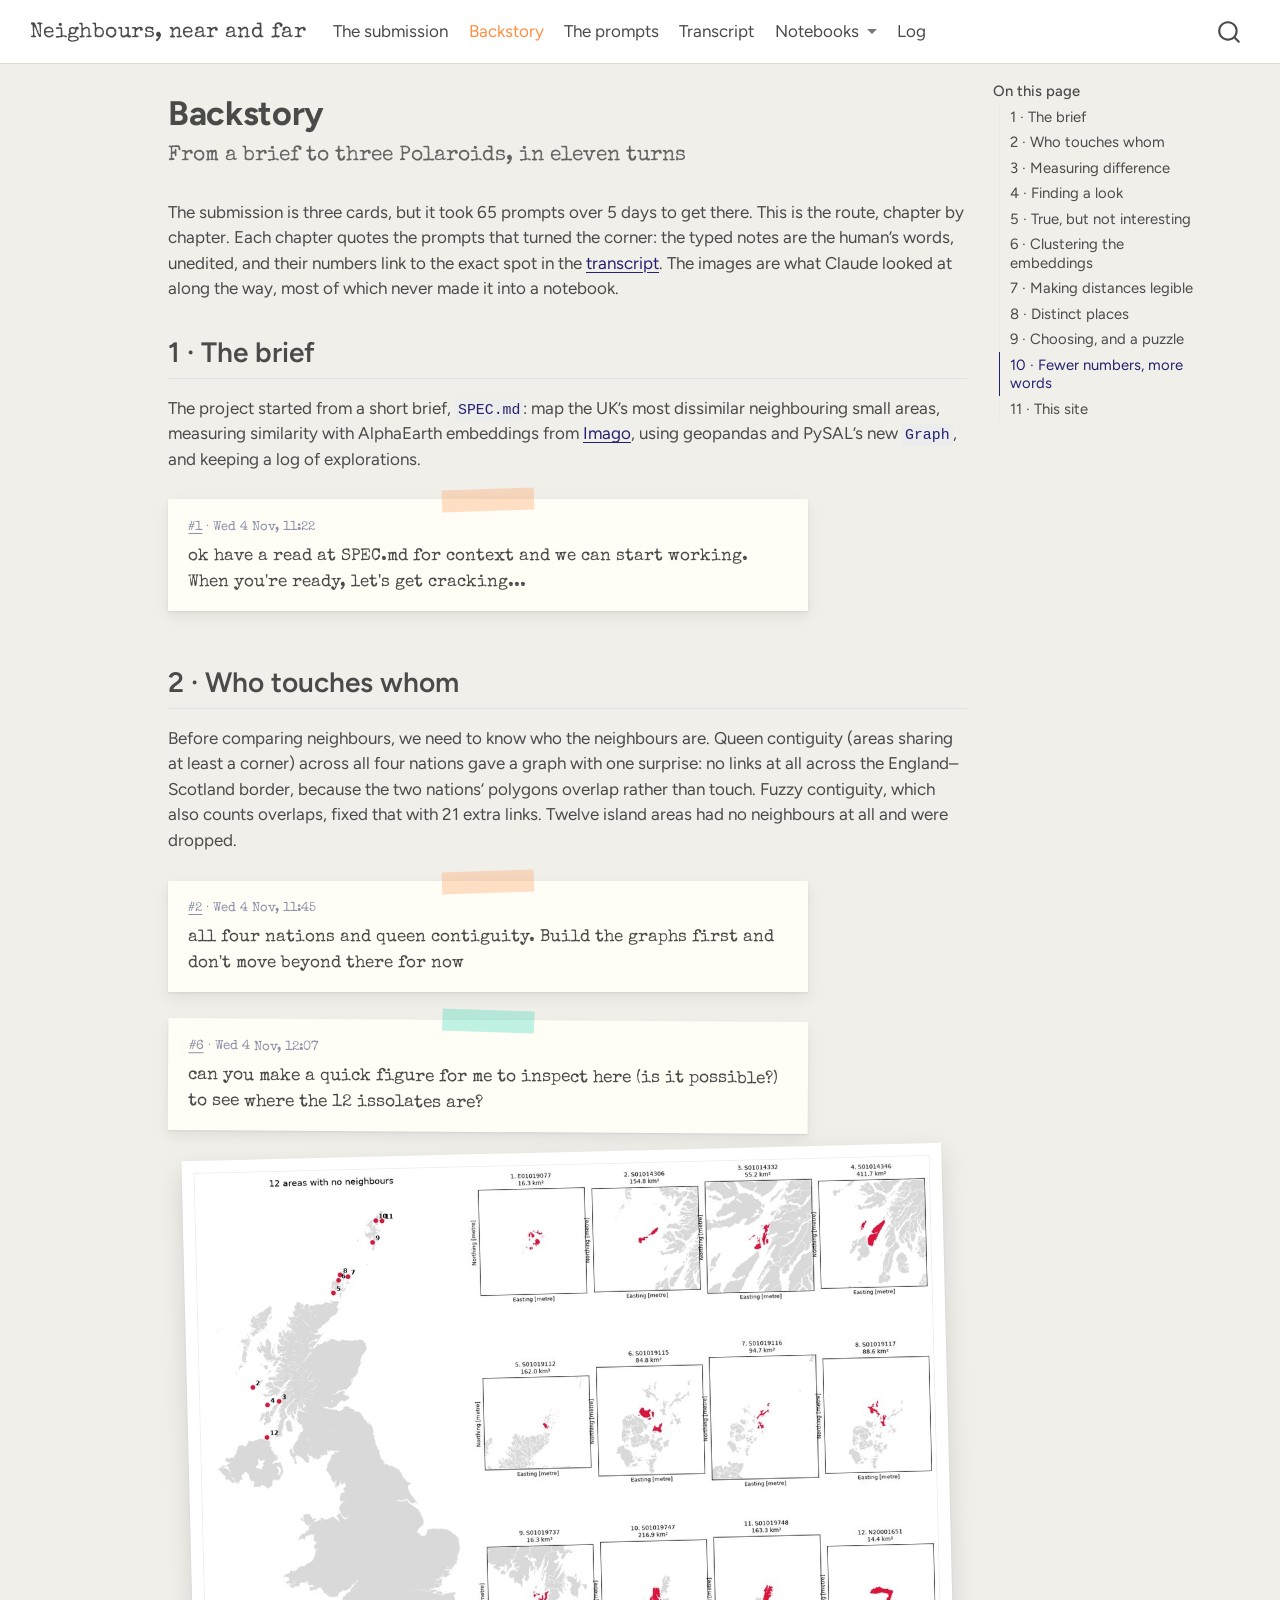
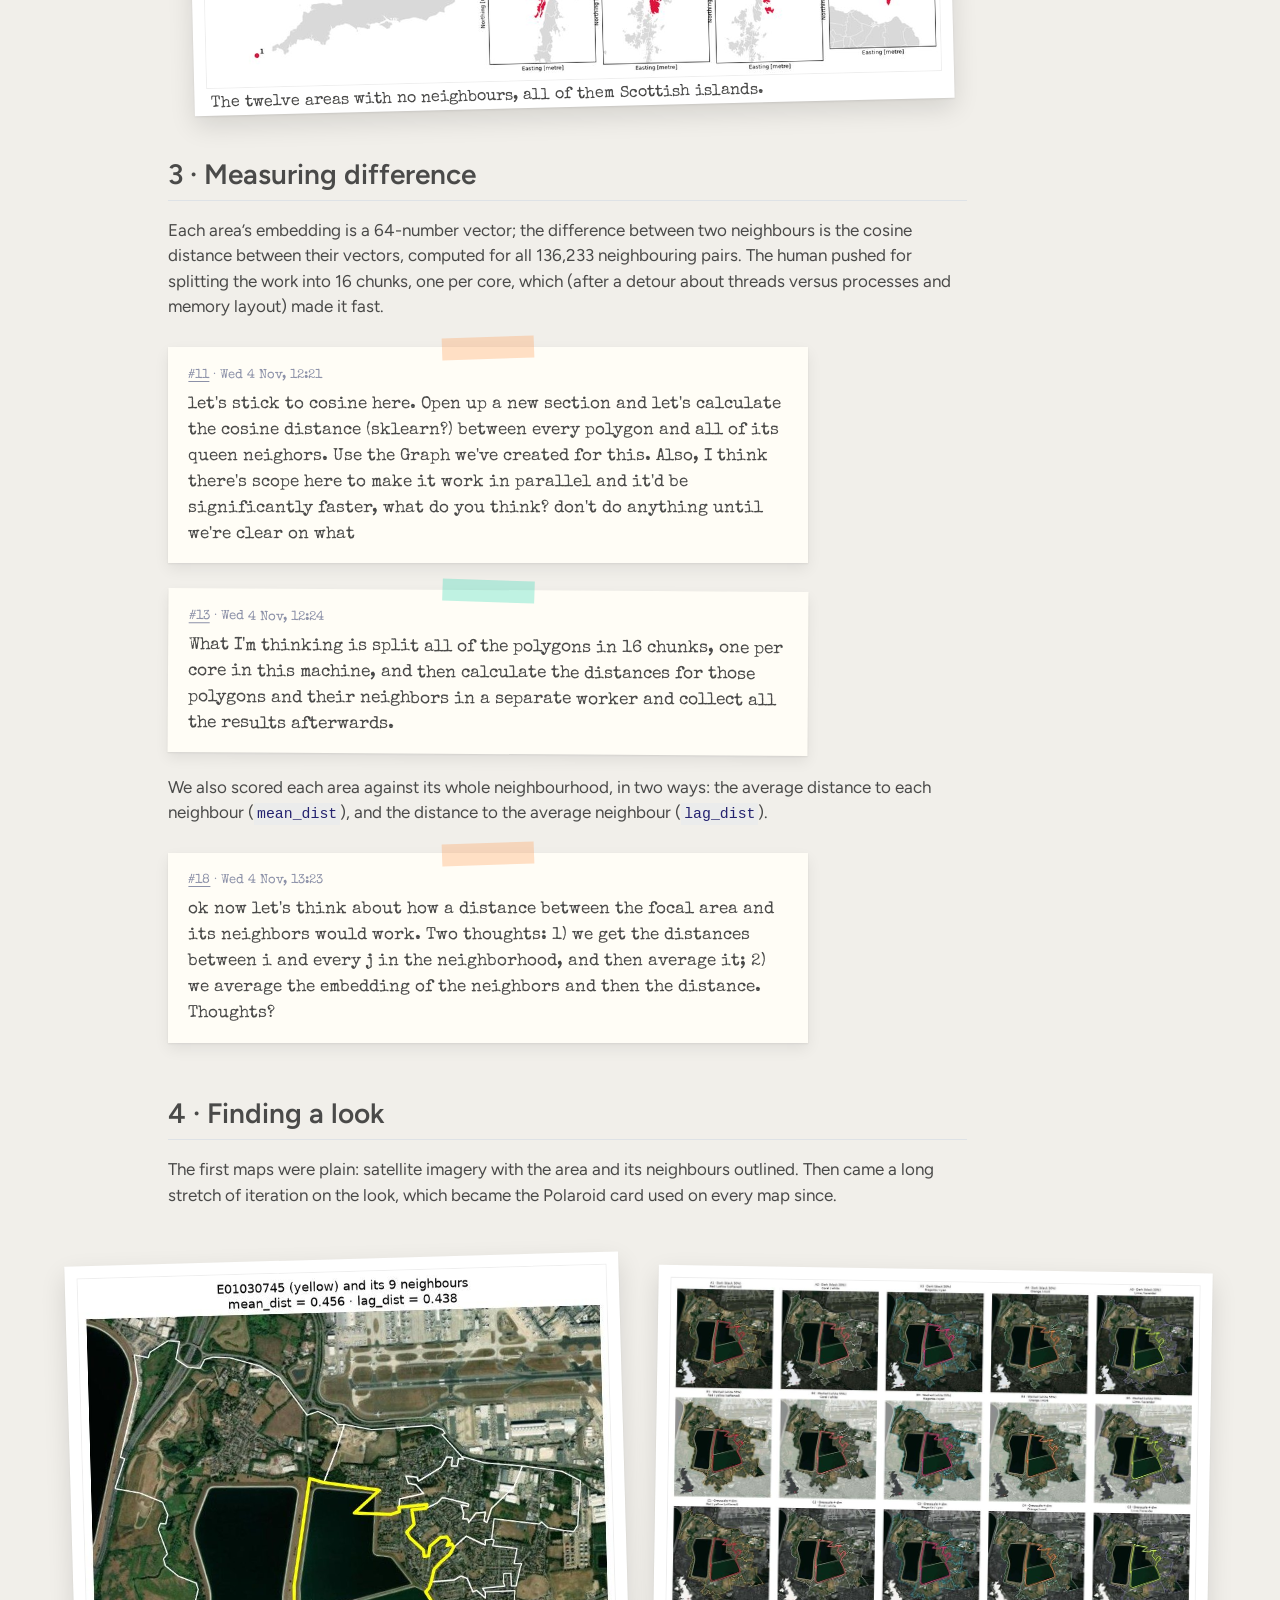
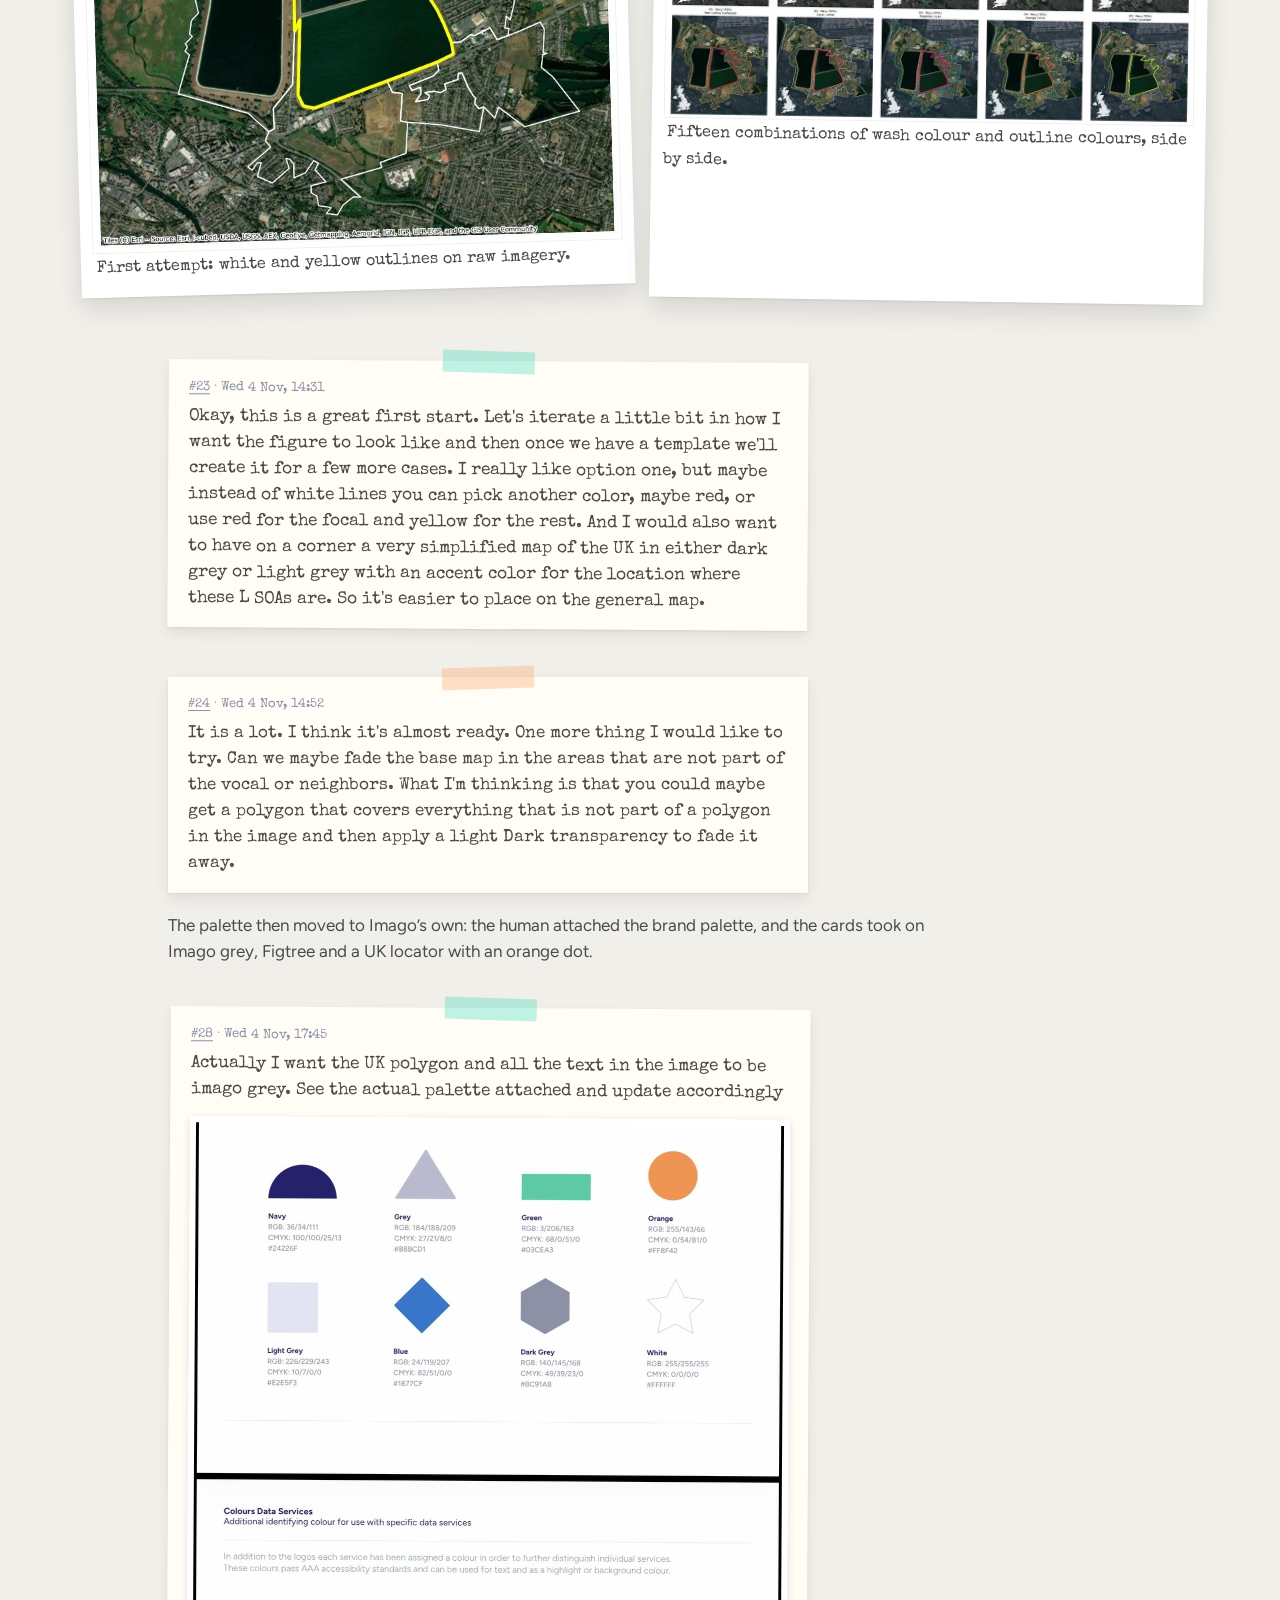
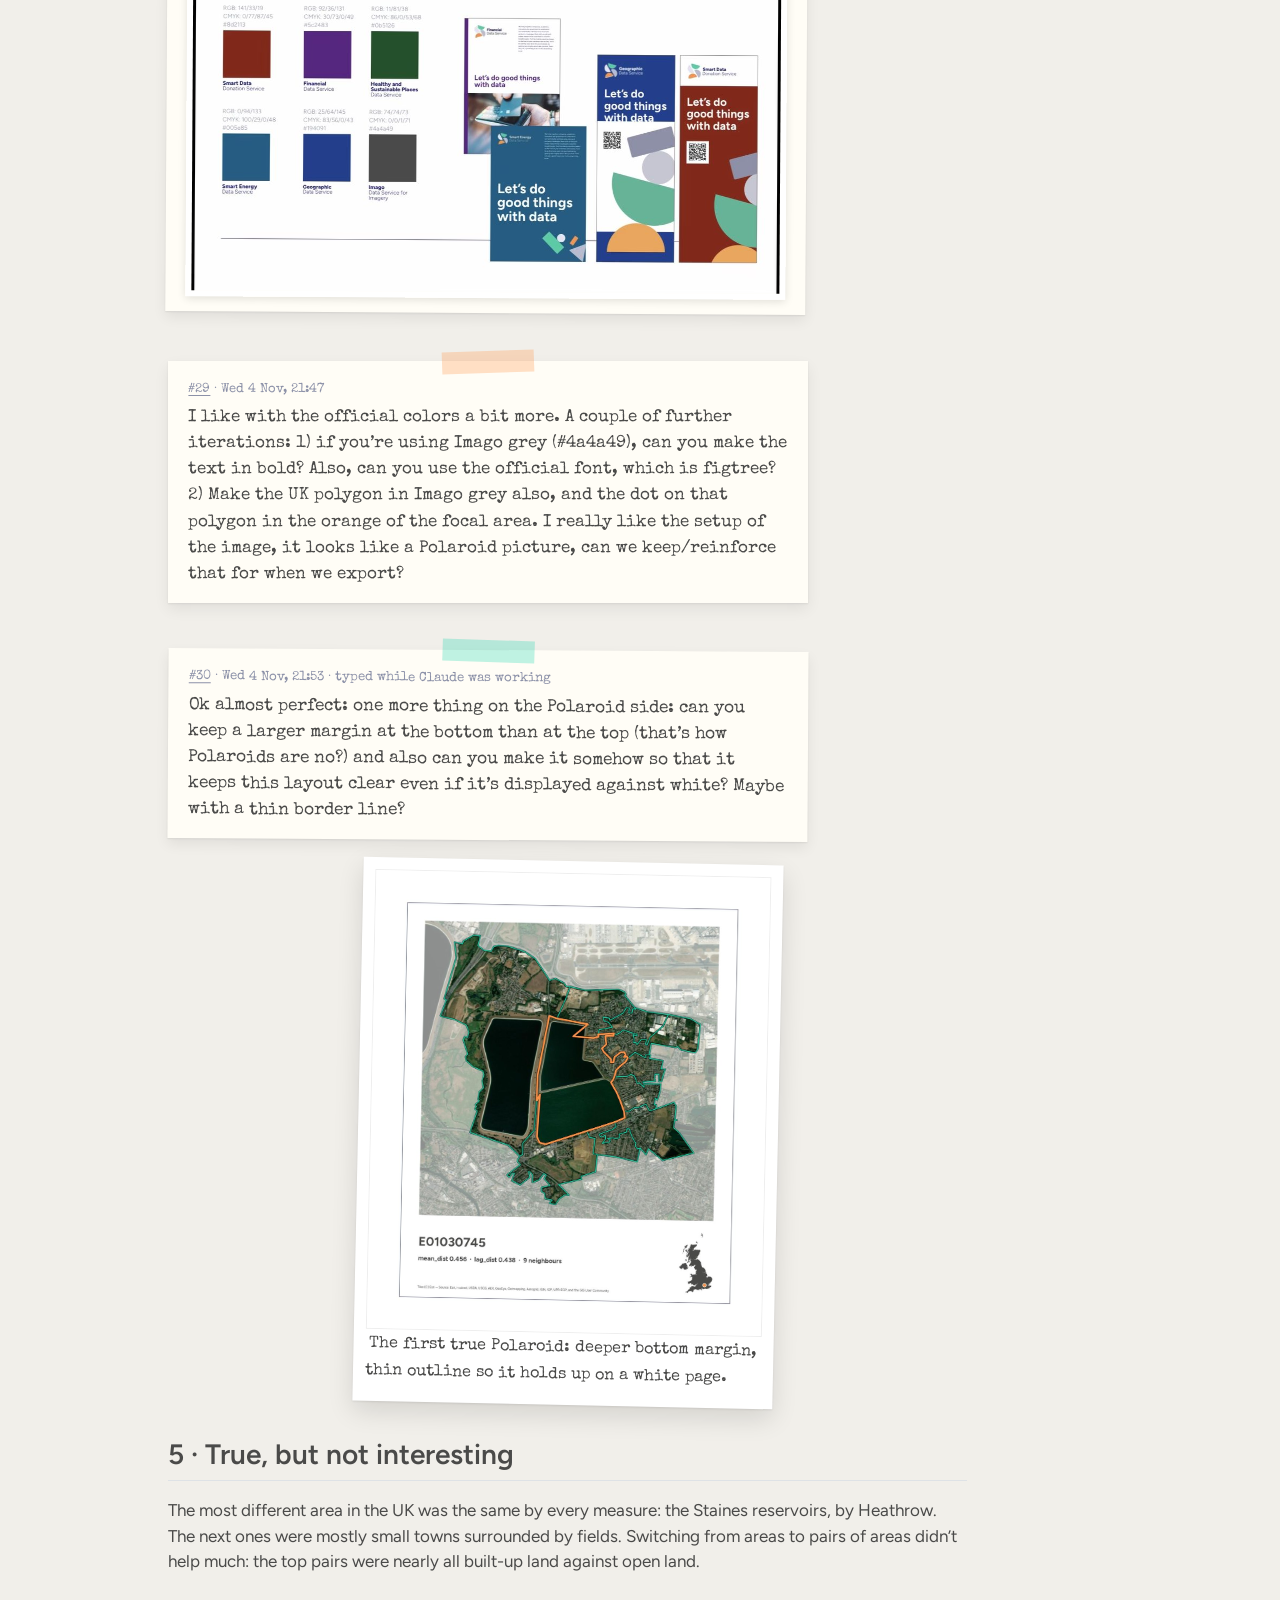
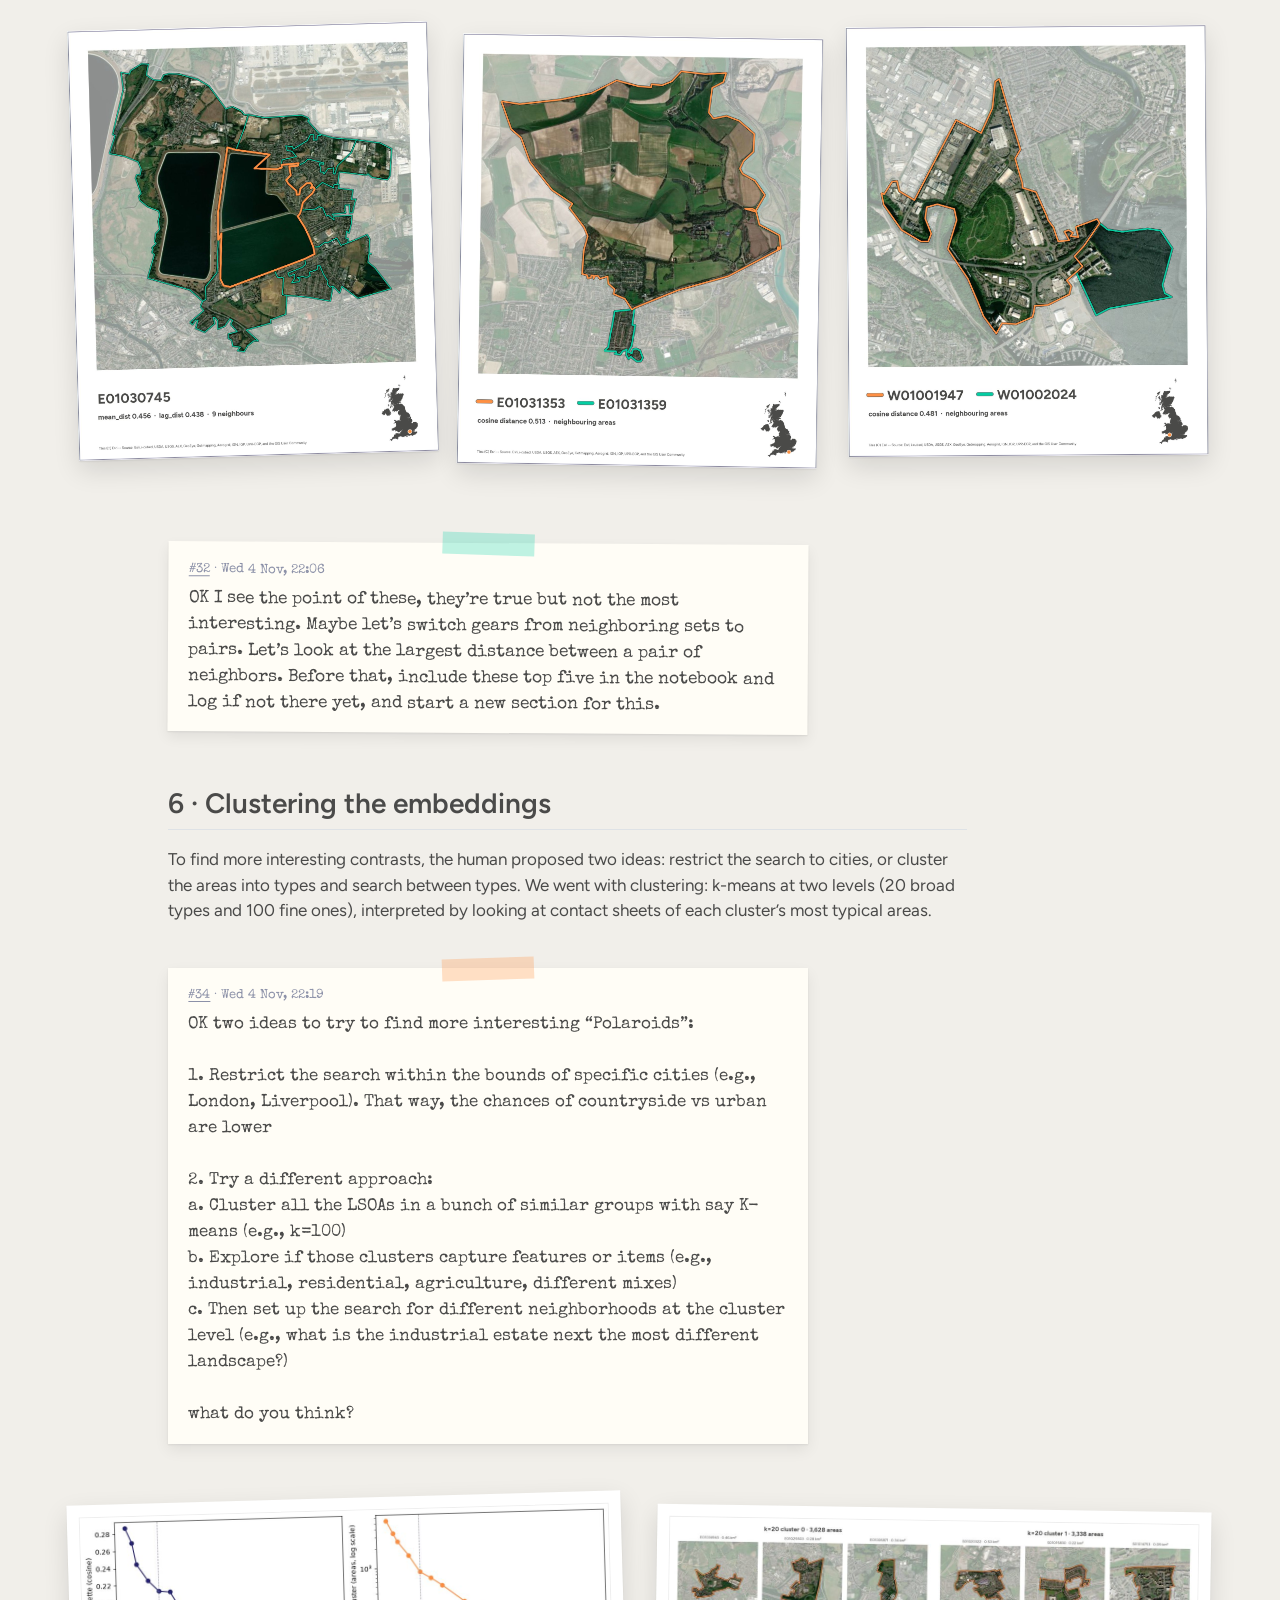
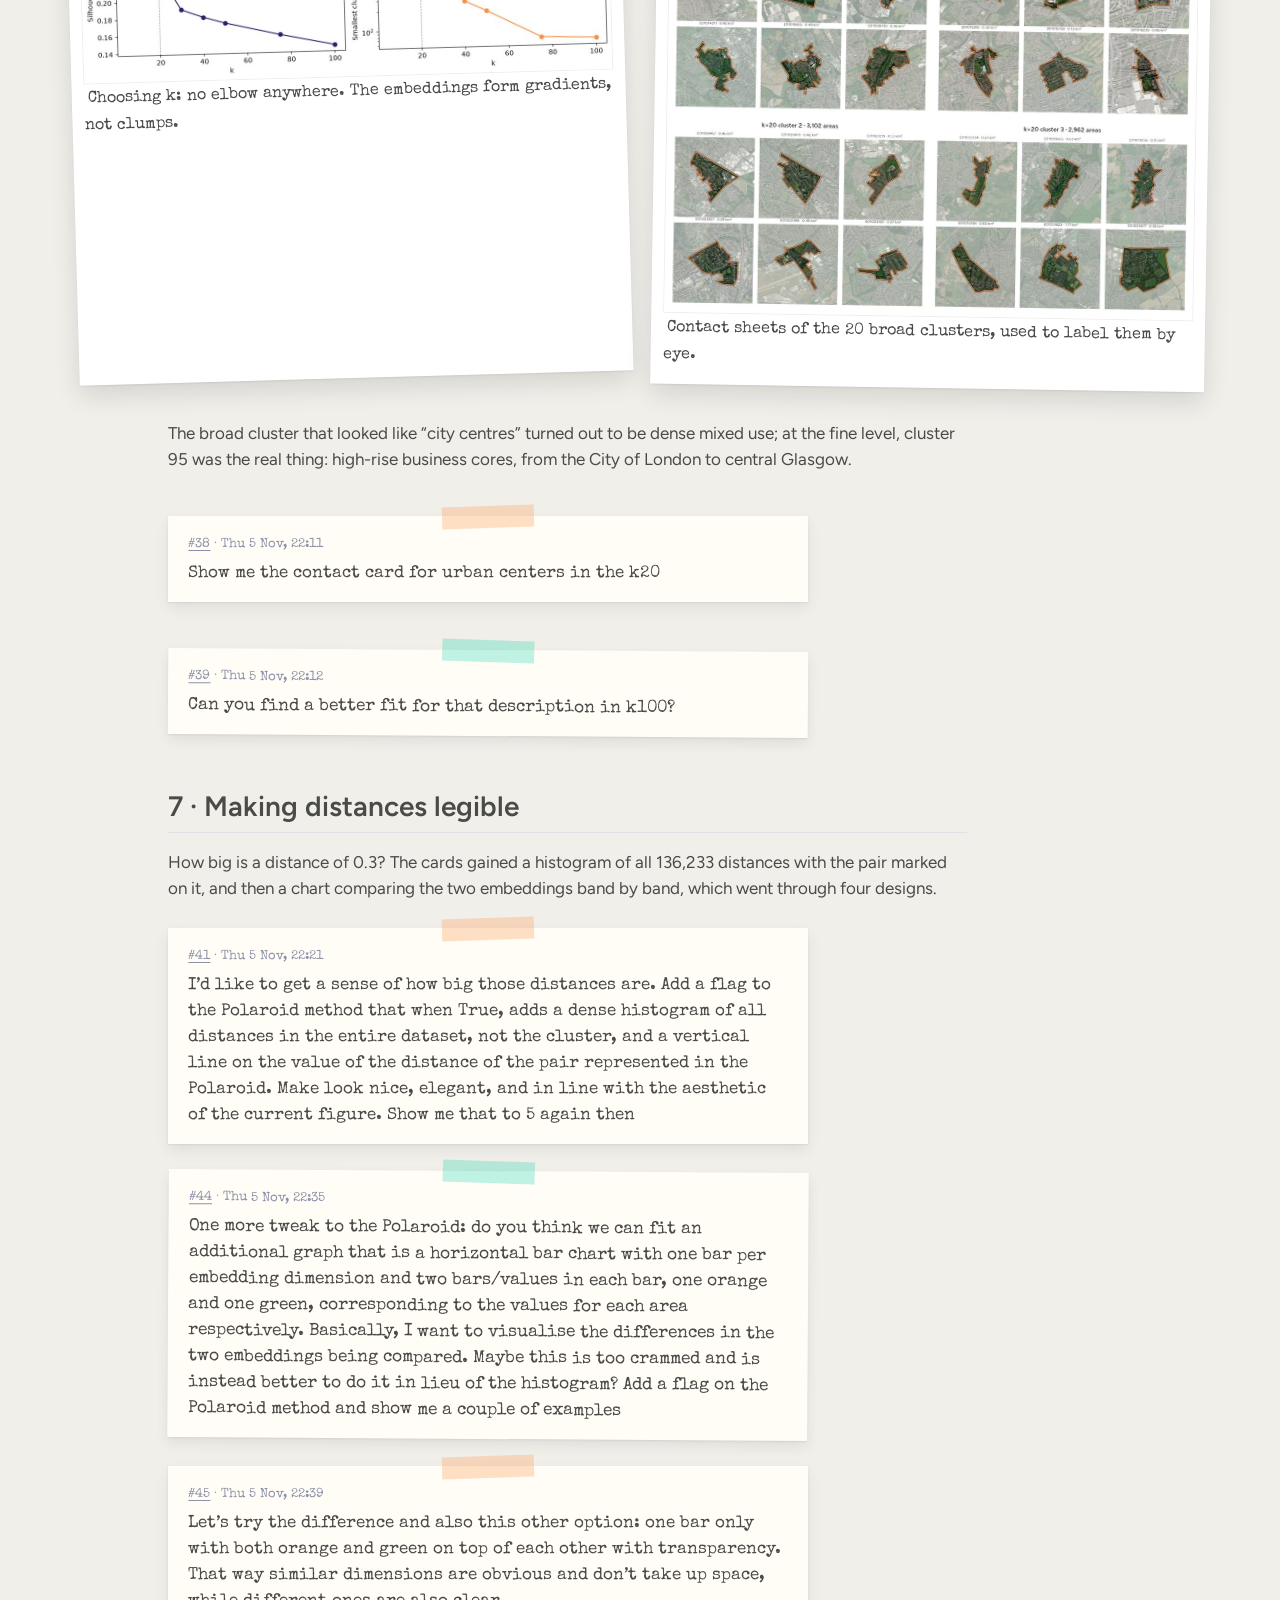
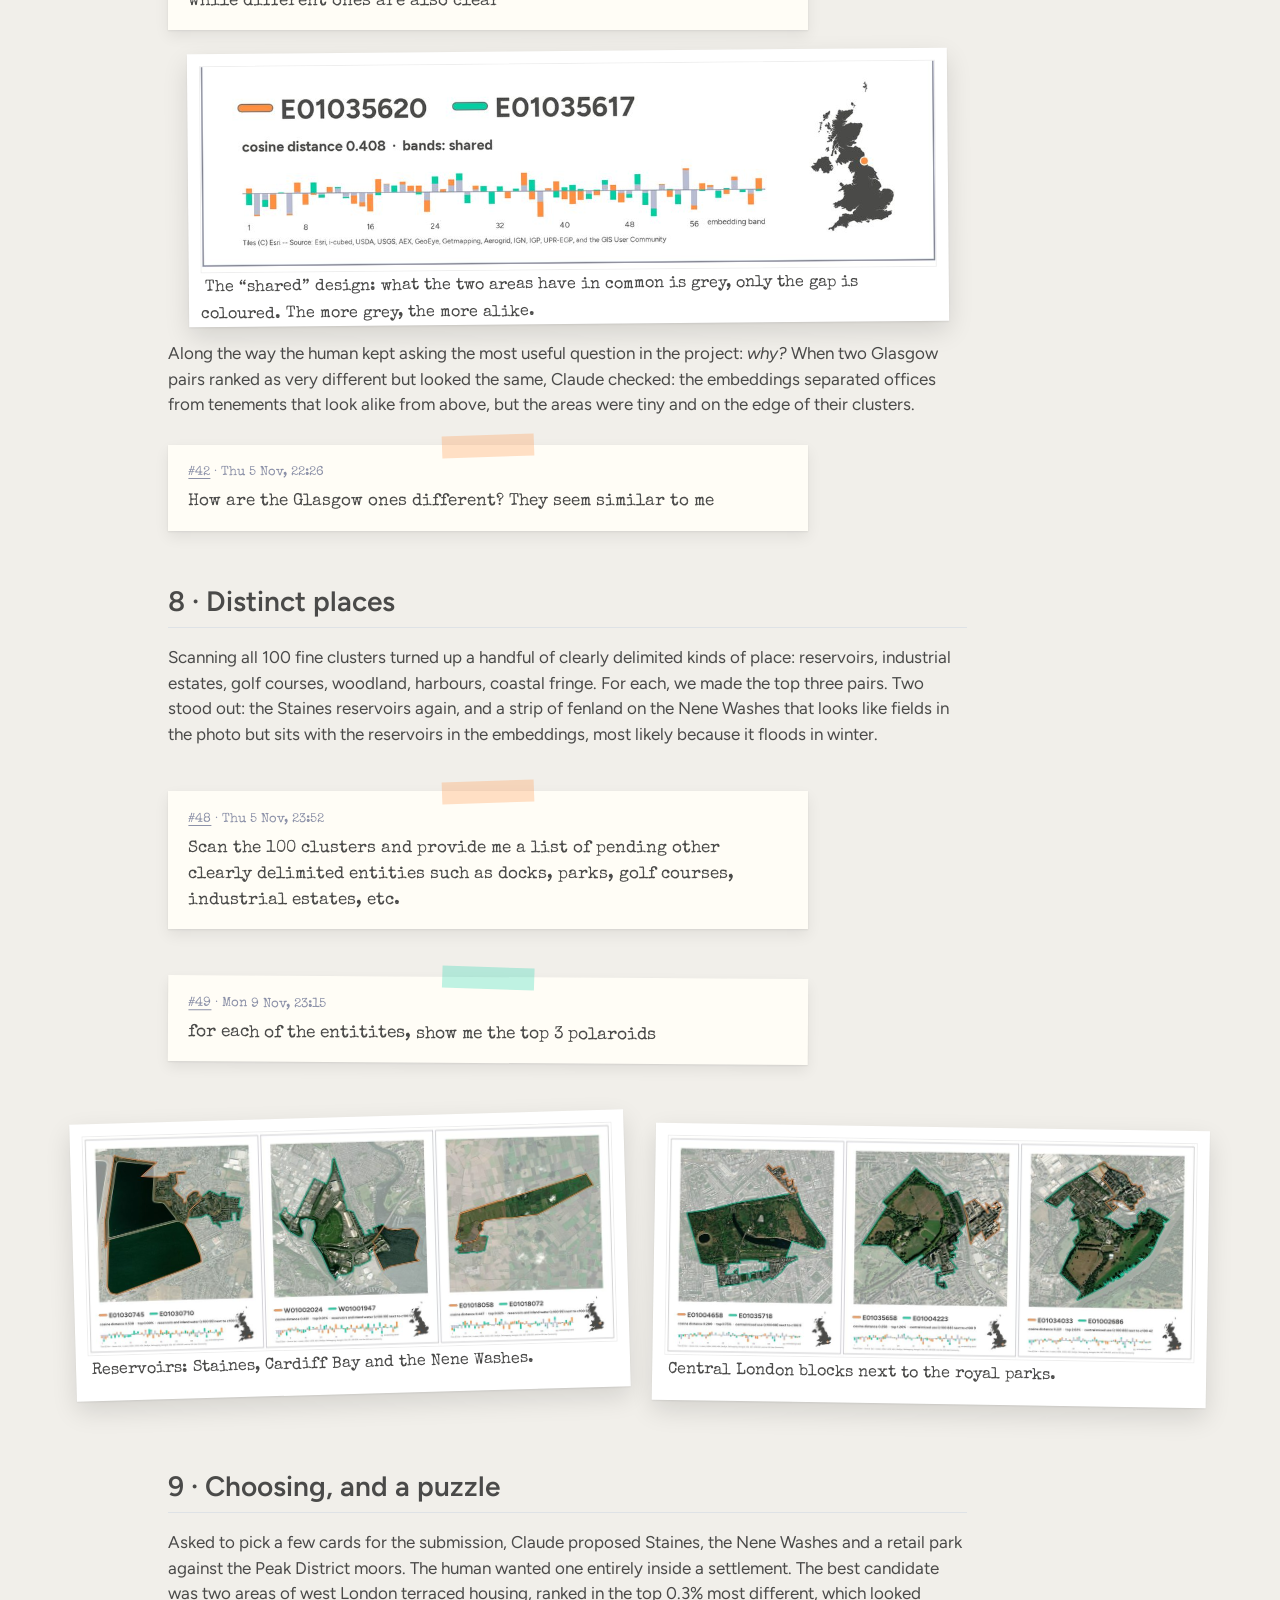
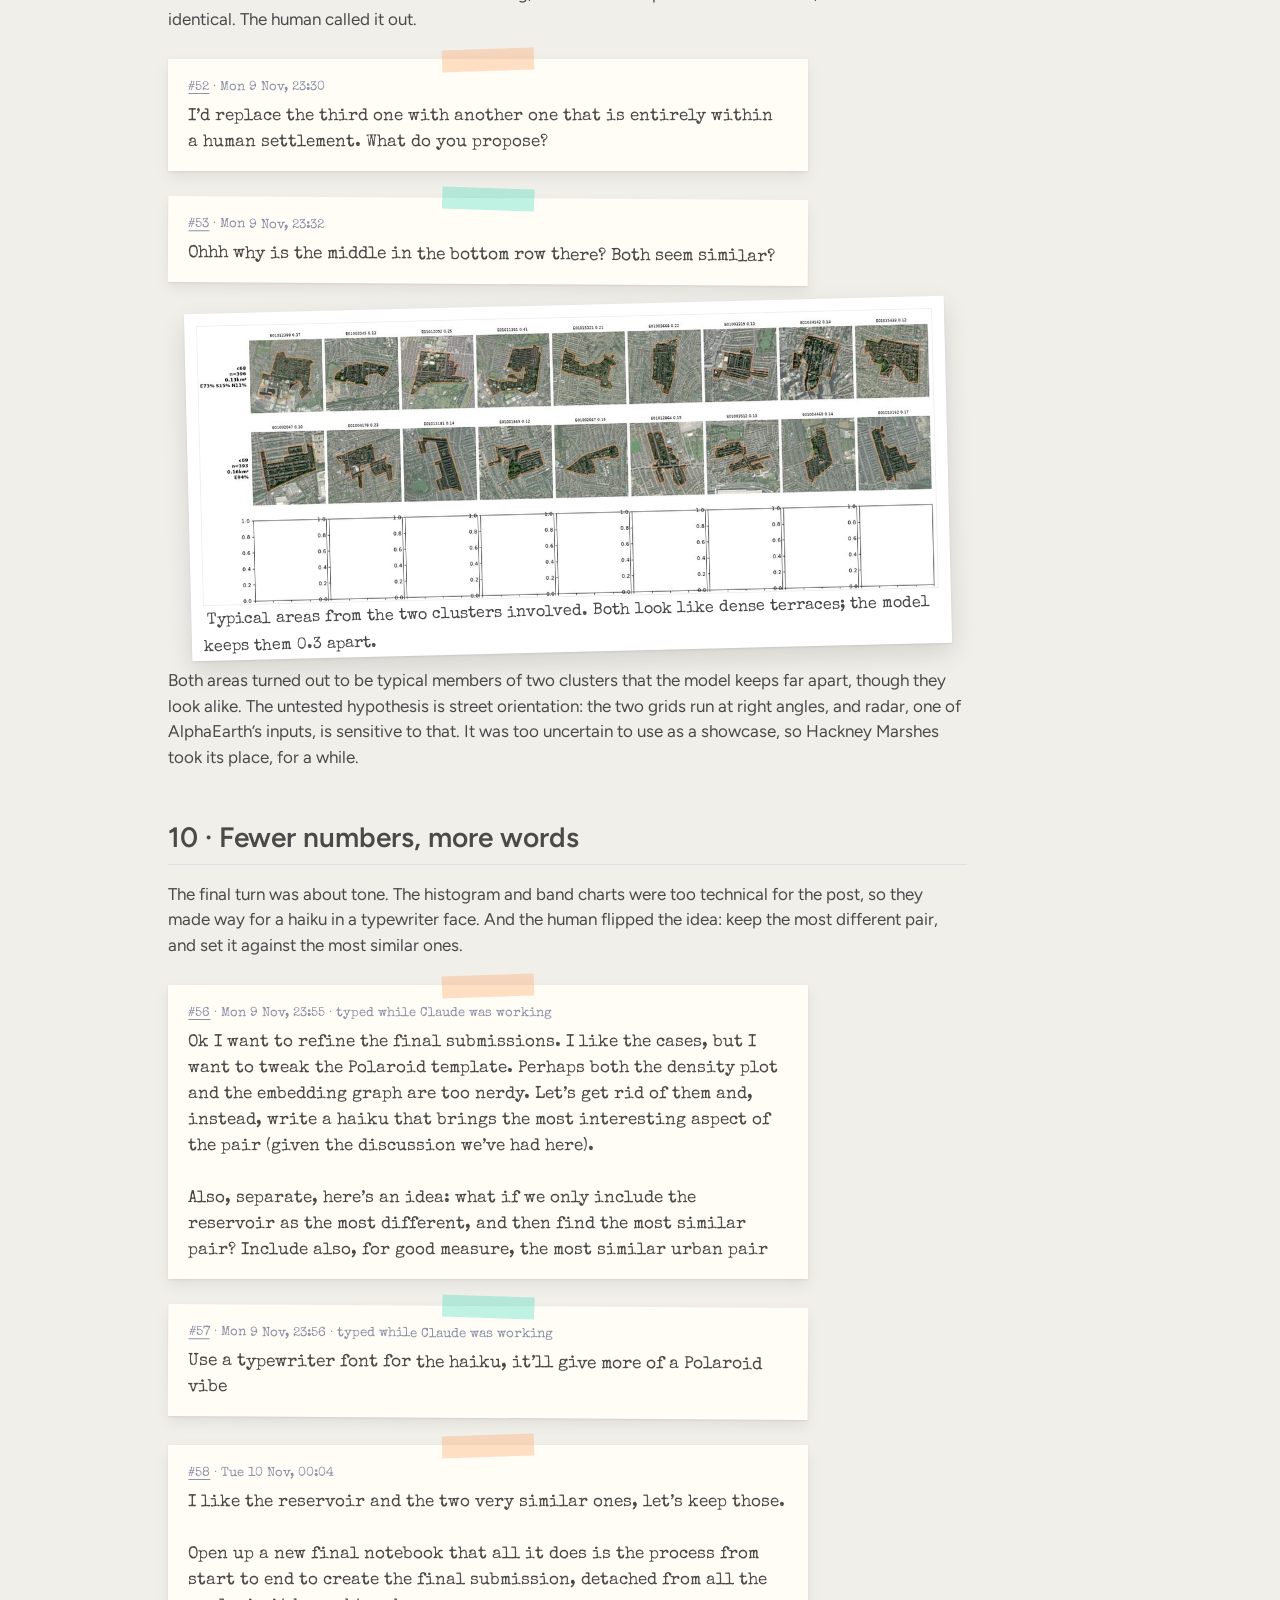
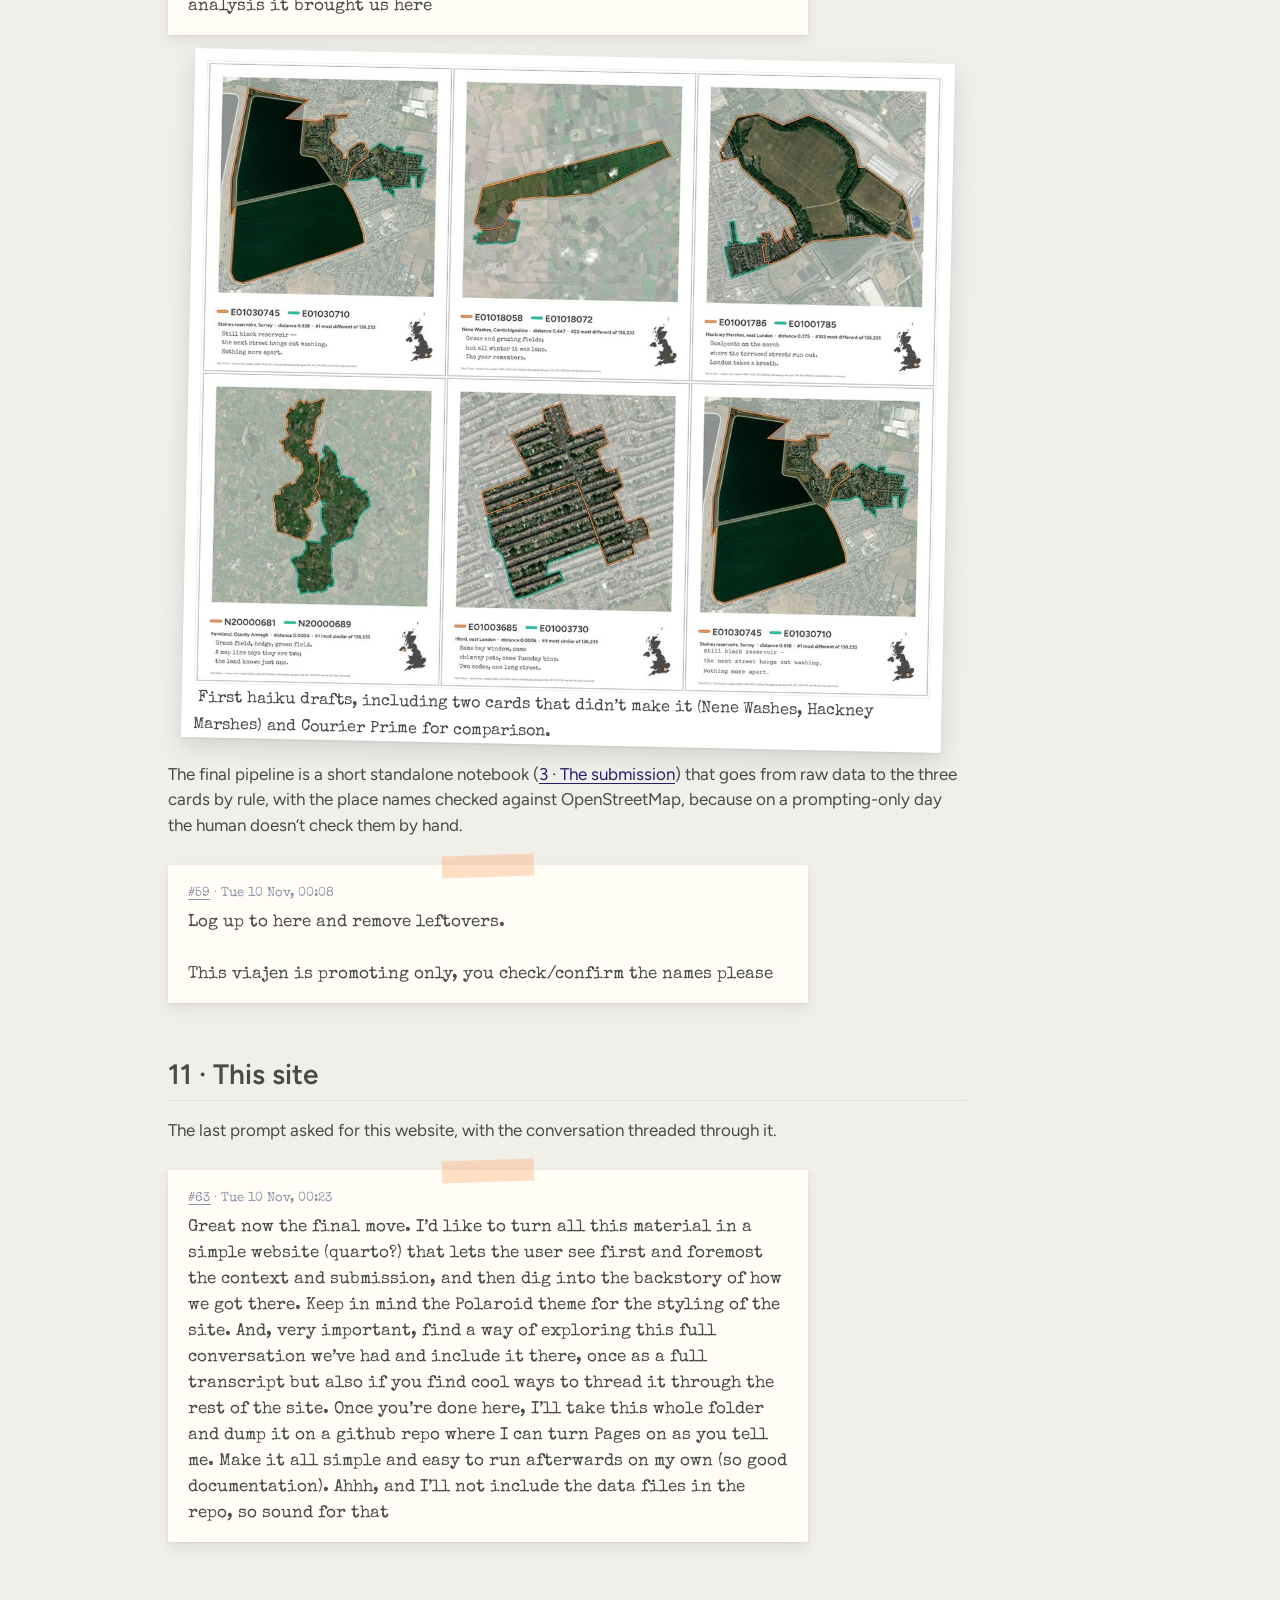
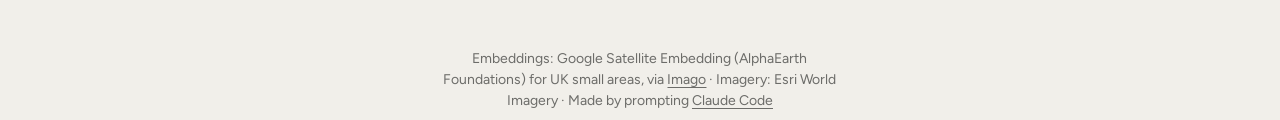
==== commit 3546d481: "Add social image of the three cards, log the website Co-Authored-By: Claude Opus 5.5 <noreply@anthro" ====
--- a/docs/backstory.html
+++ b/docs/backstory.html
@@ -191,7 +191,7 @@
 </header>
 
 
-<p>The submission is three cards, but it took 64 prompts over 5 days to get there. This is the route, chapter by chapter. Each chapter quotes the prompts that turned the corner: the typed notes are the human’s words, unedited, and their numbers link to the exact spot in the <a href="./transcript.html">transcript</a>. The images are what Claude looked at along the way, most of which never made it into a notebook.</p>
+<p>The submission is three cards, but it took 65 prompts over 5 days to get there. This is the route, chapter by chapter. Each chapter quotes the prompts that turned the corner: the typed notes are the human’s words, unedited, and their numbers link to the exact spot in the <a href="./transcript.html">transcript</a>. The images are what Claude looked at along the way, most of which never made it into a notebook.</p>
 <section id="the-brief" class="level2">
 <h2 class="anchored" data-anchor-id="the-brief">1 · The brief</h2>
 <p>The project started from a short brief, <code>SPEC.md</code>: map the UK’s most dissimilar neighbouring small areas, measuring similarity with AlphaEarth embeddings from <a href="https://data.imago.ac.uk/datasets/google-satellite-embedding-v1-small-areas-2017-2024">Imago</a>, using geopandas and PySAL’s new <code>Graph</code>, and keeping a log of explorations.</p>
@@ -391,7 +391,7 @@
     }
       var localhostRegex = new RegExp(/^(?:http|https):\/\/localhost\:?[0-9]*\//);
       var mailtoRegex = new RegExp(/^mailto:/);
-        var filterRegex = new RegExp("https:\/\/darribas\.github\.io\/map_challenge26-prompt_only\/");
+        var filterRegex = new RegExp("https:\/\/darribas\.org\/map_challenge26-prompt_only\/");
       var isInternal = (href) => {
           return filterRegex.test(href) || localhostRegex.test(href) || mailtoRegex.test(href);
       }
